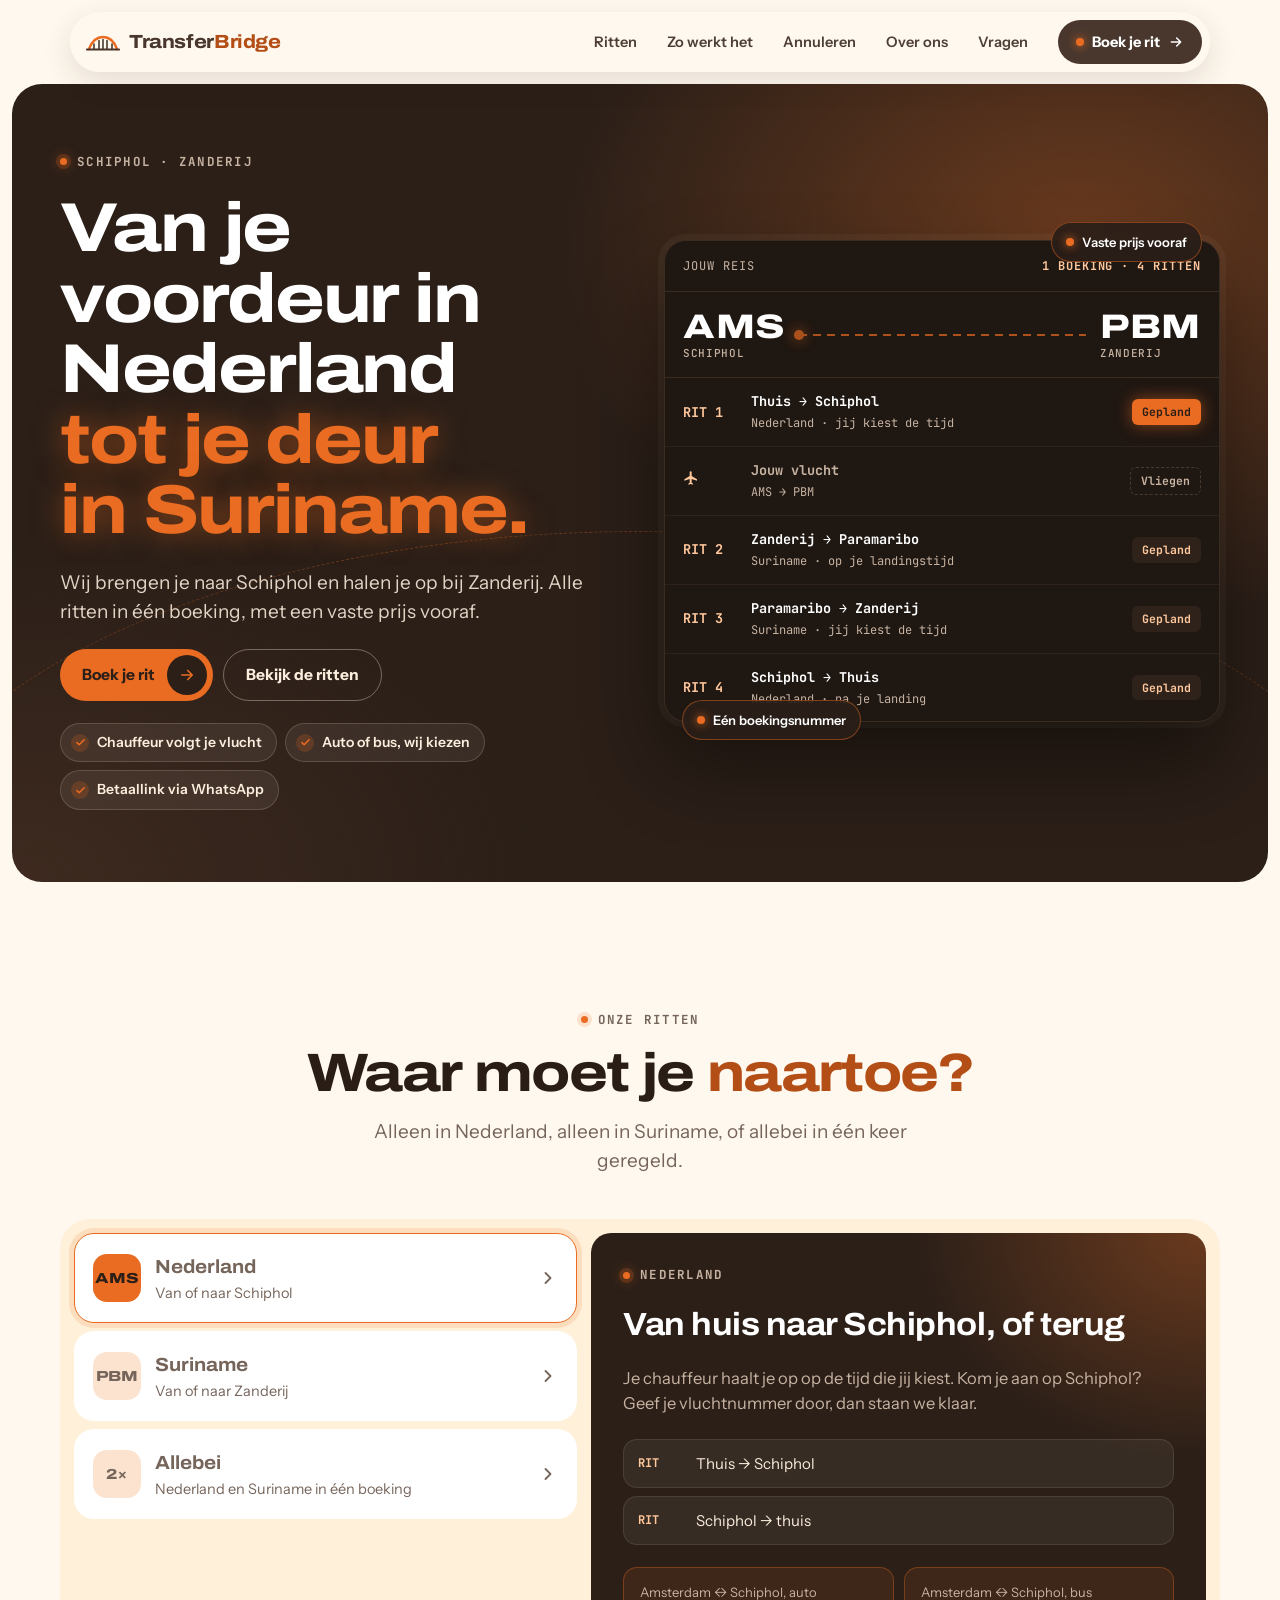
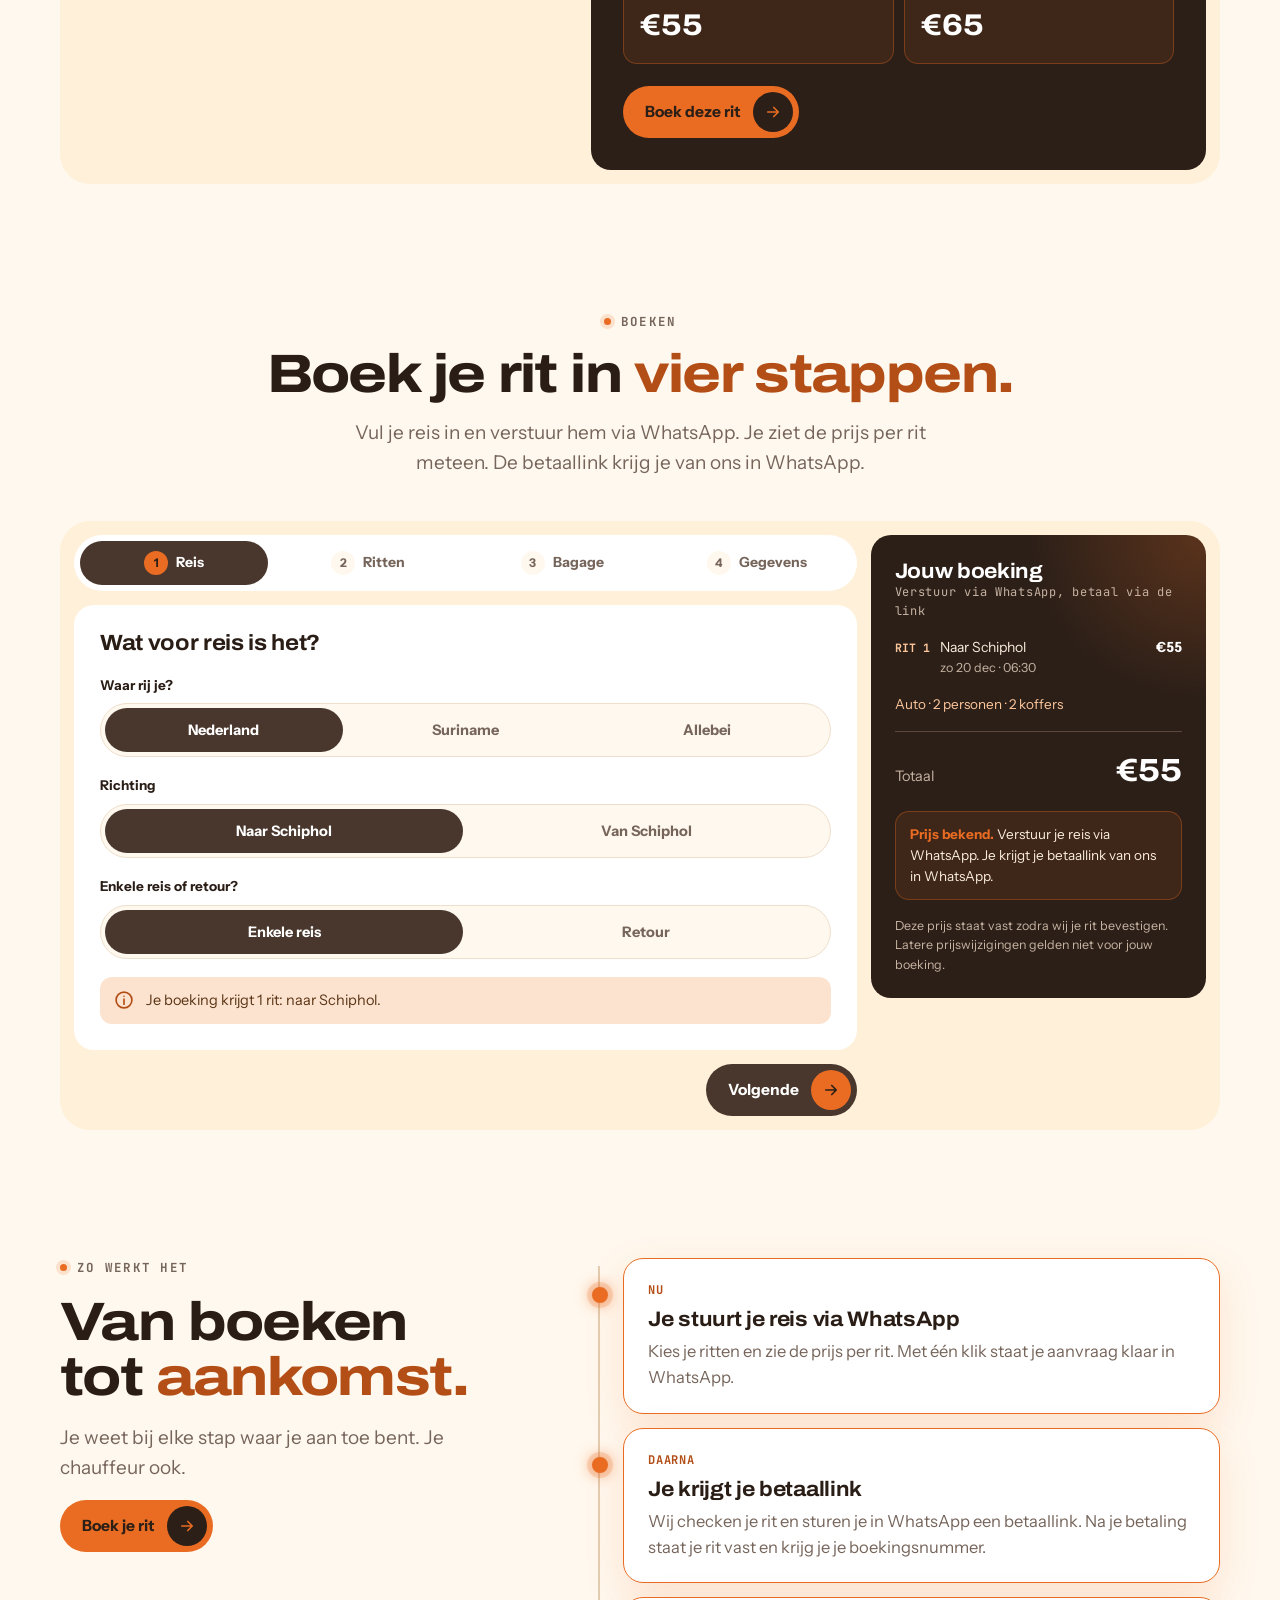
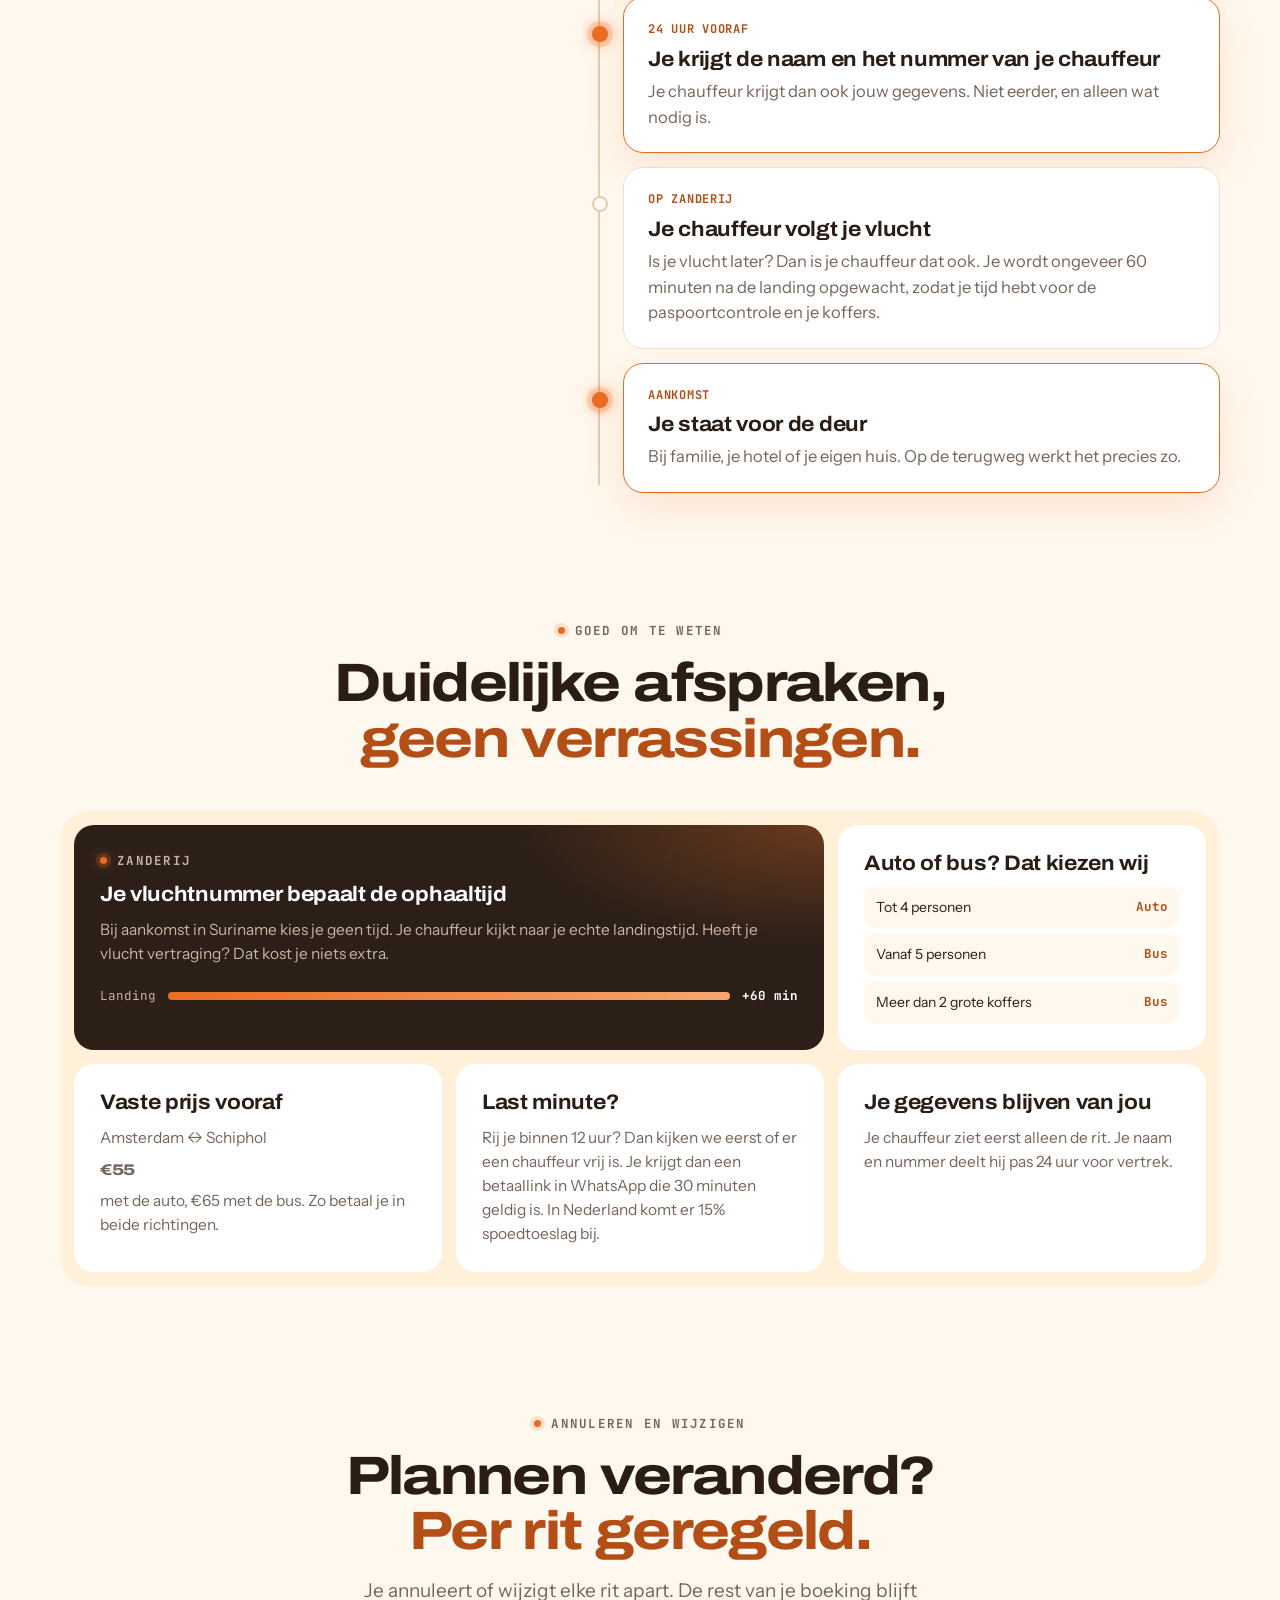
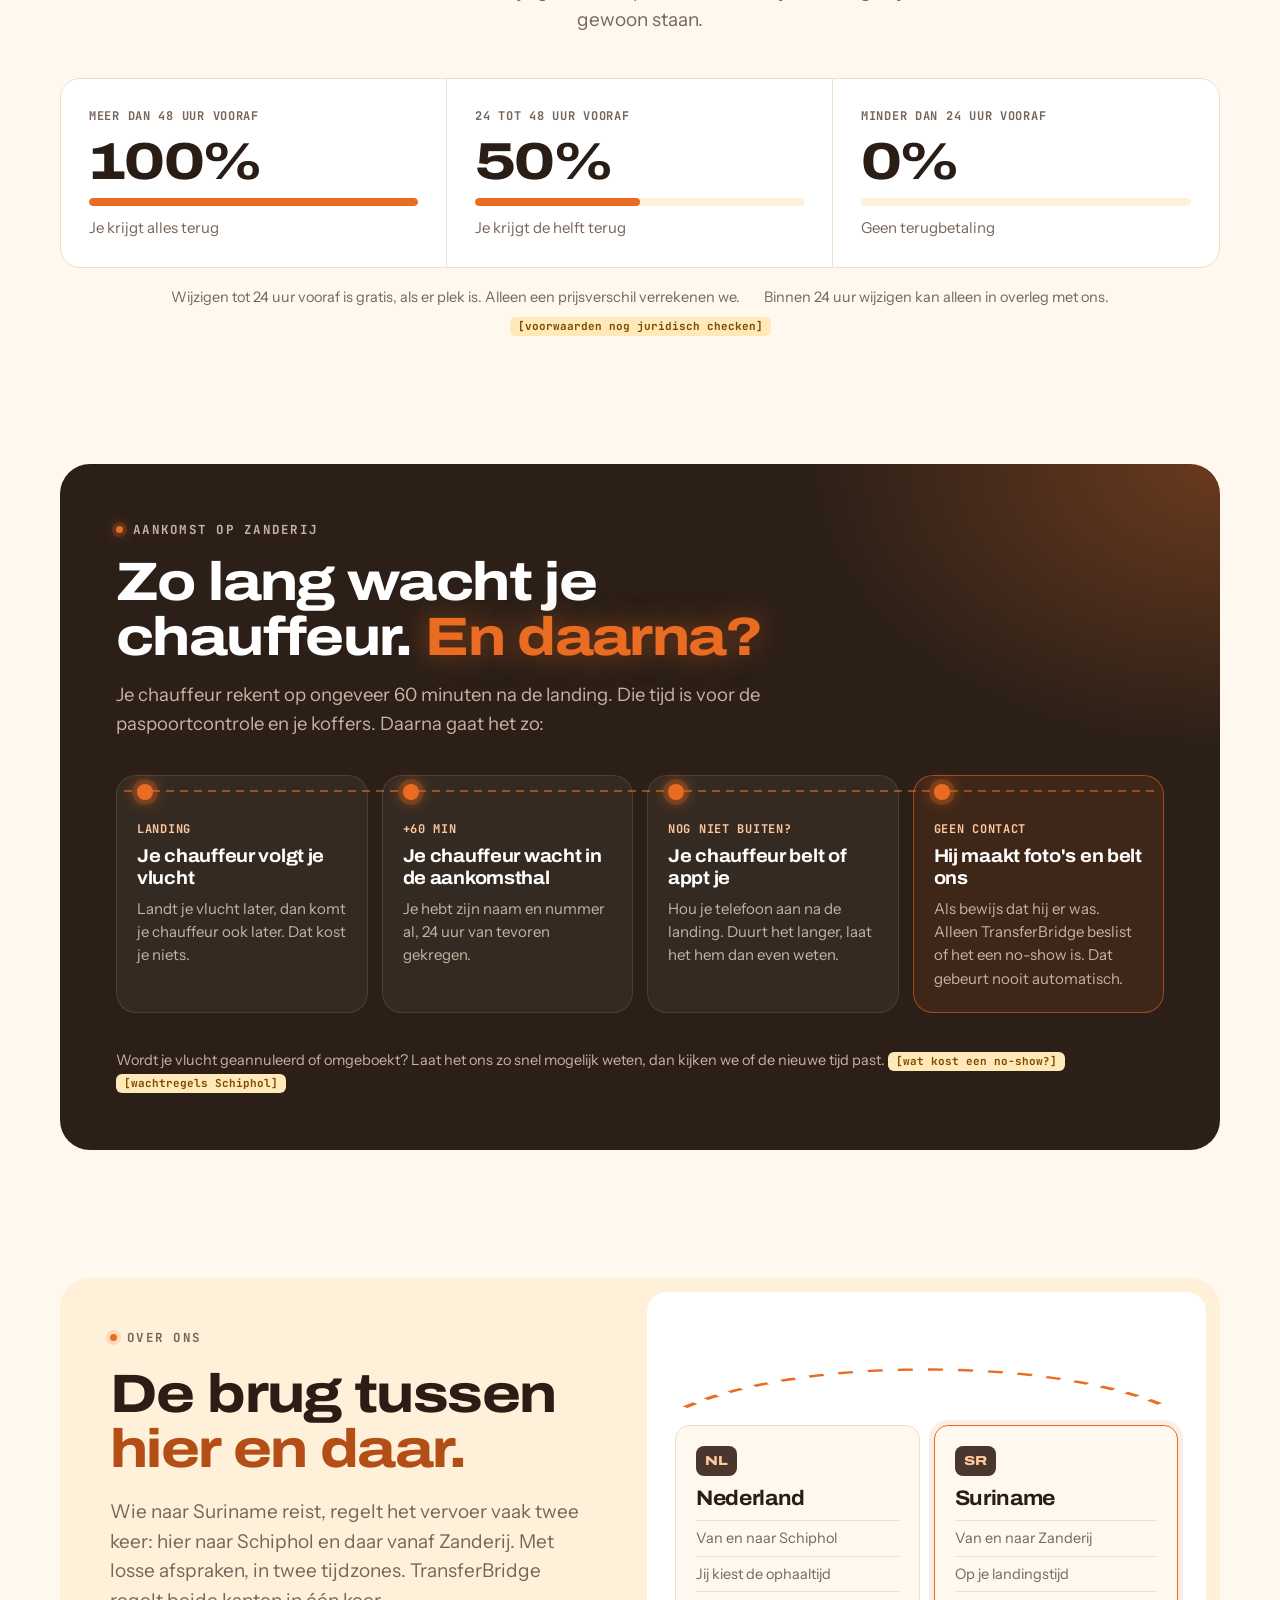
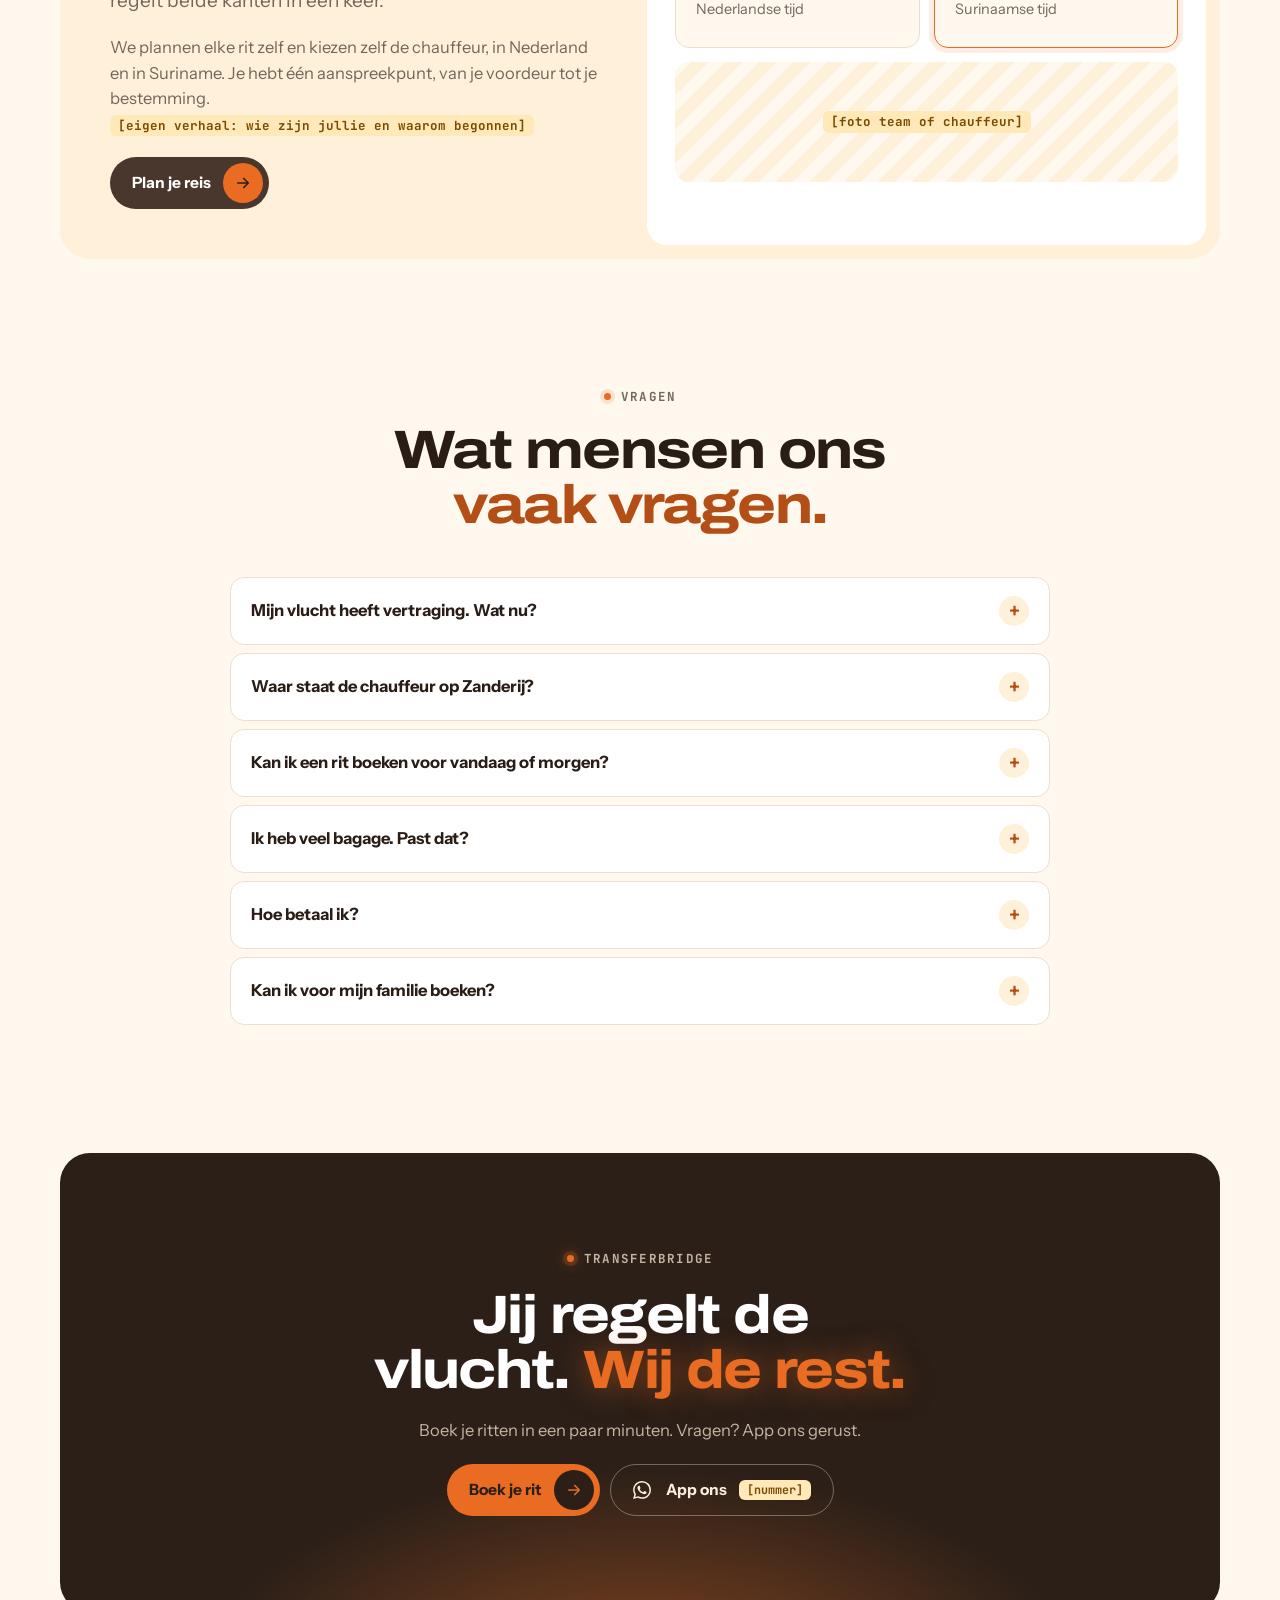
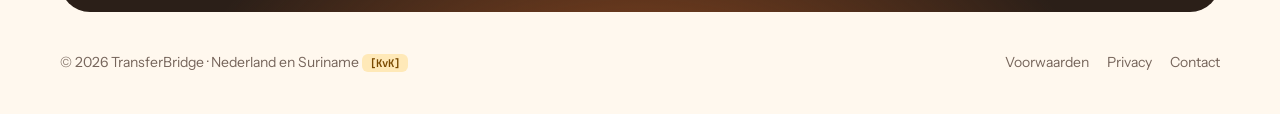
==== index.html @ 29ade954 "Eerste versie TransferBridge website Publieke site met reisbord, keuzelijst, boekingsformulier in 4 " ====
<!doctype html>
<html lang="nl">
<head>
  <meta charset="utf-8">
  <meta name="viewport" content="width=device-width, initial-scale=1, viewport-fit=cover">
  <title>TransferBridge | Van je voordeur naar Schiphol en vanaf Zanderij in Suriname</title>
  <meta name="description" content="TransferBridge brengt je van huis naar Schiphol en haalt je op bij Zanderij (PBM) in Suriname. Alle ritten in één boeking, vaste prijs vooraf. Boek in vier stappen via WhatsApp.">
  <meta name="theme-color" content="#49372D">
  <link rel="icon" href="favicon.svg" type="image/svg+xml">
  <meta property="og:type" content="website">
  <meta property="og:title" content="TransferBridge | Schiphol en Zanderij in één boeking">
  <meta property="og:description" content="Van je voordeur in Nederland tot je deur in Suriname. Alle ritten in één boeking, met een vaste prijs vooraf.">
  <meta property="og:locale" content="nl_NL">
  <link rel="preconnect" href="https://fonts.googleapis.com">
  <link rel="preconnect" href="https://fonts.gstatic.com" crossorigin>
  <link rel="stylesheet" href="https://fonts.googleapis.com/css2?family=Archivo:wdth,wght@100..125,500..800&family=Instrument+Sans:wght@400;500;600;700&family=JetBrains+Mono:wght@500;700&display=swap">
  <link rel="stylesheet" href="css/style.css">
  <script type="application/ld+json">
  {
    "@context": "https://schema.org",
    "@type": "TaxiService",
    "name": "TransferBridge",
    "description": "Vervoer van huis naar Schiphol in Nederland en vanaf Zanderij (Johan Adolf Pengel International Airport) naar je bestemming in Suriname, in één boeking.",
    "serviceType": "Luchthavenvervoer",
    "areaServed": [
      { "@type": "Country", "name": "Nederland" },
      { "@type": "Country", "name": "Suriname" }
    ],
    "provider": { "@type": "LocalBusiness", "name": "TransferBridge" },
    "offers": [
      { "@type": "Offer", "name": "Amsterdam - Schiphol, auto", "price": "55", "priceCurrency": "EUR" },
      { "@type": "Offer", "name": "Amsterdam - Schiphol, bus", "price": "65", "priceCurrency": "EUR" }
    ]
  }
  </script>
</head>
<body>
<svg width="0" height="0" style="position:absolute" aria-hidden="true">
  <symbol id="logo" viewBox="0 0 34 22"><path d="M3 18 C 9 2, 25 2, 31 18" fill="none" stroke="#E96C22" stroke-width="2.6" stroke-linecap="round"/><path d="M8 18v-5M13 18V9.5M17 18V8.5M21 18V9.5M26 18v-5" stroke="#49372D" stroke-width="1.6" stroke-linecap="round"/><path d="M1 18.5h32" stroke="#49372D" stroke-width="2.2" stroke-linecap="round"/></symbol>
  <symbol id="arrow" viewBox="0 0 24 24"><path fill="none" stroke="currentColor" stroke-width="2.2" stroke-linecap="round" stroke-linejoin="round" d="M5 12h14M13 6l6 6-6 6"/></symbol>
  <symbol id="chev" viewBox="0 0 24 24"><path fill="none" stroke="currentColor" stroke-width="2.2" stroke-linecap="round" stroke-linejoin="round" d="m9 6 6 6-6 6"/></symbol>
  <symbol id="info" viewBox="0 0 24 24"><g fill="none" stroke="currentColor" stroke-width="2" stroke-linecap="round"><circle cx="12" cy="12" r="9.5"/><path d="M12 11v6M12 7.5v.01"/></g></symbol>
  <symbol id="plane" viewBox="0 0 24 24"><path fill="currentColor" d="M21 16v-2l-8-5V3.5a1.5 1.5 0 0 0-3 0V9l-8 5v2l8-2.5V19l-2 1.5V22l3.5-1 3.5 1v-1.5L13 19v-5.5z"/></symbol>
  <symbol id="car" viewBox="0 0 24 24"><g fill="none" stroke="currentColor" stroke-width="1.8" stroke-linecap="round" stroke-linejoin="round"><path d="M3 16v-3.5L5 7.5A2 2 0 0 1 6.9 6h10.2A2 2 0 0 1 19 7.5l2 5V16a1 1 0 0 1-1 1h-1M5 17H4a1 1 0 0 1-1-1M9 17h6"/><circle cx="7" cy="17" r="2"/><circle cx="17" cy="17" r="2"/><path d="M4 12h16"/></g></symbol>
  <symbol id="bus" viewBox="0 0 24 24"><g fill="none" stroke="currentColor" stroke-width="1.8" stroke-linecap="round" stroke-linejoin="round"><rect x="3" y="4" width="18" height="13" rx="2.5"/><path d="M3 10h18M8 4v6M14 4v6"/><circle cx="7.5" cy="18.5" r="1.8"/><circle cx="16.5" cy="18.5" r="1.8"/></g></symbol>
  <symbol id="wa" viewBox="0 0 24 24"><path fill="currentColor" d="M17.47 14.38c-.3-.15-1.76-.87-2.03-.97-.27-.1-.47-.15-.67.15-.2.3-.77.97-.94 1.16-.17.2-.35.22-.64.08-.3-.15-1.26-.46-2.39-1.48-.88-.79-1.48-1.76-1.65-2.06-.17-.3-.02-.46.13-.6.13-.14.3-.35.45-.52.15-.18.2-.3.3-.5.1-.2.05-.37-.03-.52-.07-.15-.67-1.61-.92-2.2-.24-.59-.49-.5-.67-.51h-.57c-.2 0-.52.07-.79.37-.27.3-1.04 1.02-1.04 2.48 0 1.46 1.07 2.88 1.21 3.07.15.2 2.1 3.2 5.08 4.49.71.3 1.26.49 1.7.62.71.23 1.36.2 1.87.12.57-.09 1.76-.72 2-1.41.25-.7.25-1.29.18-1.41-.08-.13-.28-.2-.57-.35M12.05 21.79h-.01a9.87 9.87 0 0 1-5.03-1.38l-.36-.21-3.74.98 1-3.65-.24-.37a9.86 9.86 0 0 1-1.51-5.26C2.16 6.45 6.6 2.02 12.05 2.02c2.64 0 5.12 1.03 6.99 2.9a9.82 9.82 0 0 1 2.89 6.99c0 5.45-4.44 9.88-9.88 9.88m8.41-18.3A11.82 11.82 0 0 0 12.05 0C5.5 0 .16 5.34.16 11.89c0 2.1.55 4.14 1.59 5.95L.06 24l6.3-1.65a11.88 11.88 0 0 0 5.68 1.45h.01c6.55 0 11.89-5.34 11.89-11.9 0-3.17-1.24-6.16-3.48-8.41"/></symbol>
</svg>

<div class="page">
  <header class="nav">
    <a class="brand" href="#top" aria-label="TransferBridge, naar boven"><svg aria-hidden="true"><use href="#logo"/></svg><span>Transfer<b>Bridge</b></span></a>
    <nav class="nav__links" aria-label="Hoofdnavigatie"><a href="#ritten">Ritten</a><a href="#hoe">Zo werkt het</a><a href="#annuleren">Annuleren</a><a href="#over">Over ons</a><a href="#vragen">Vragen</a></nav>
    <a class="nav__cta" href="#boeken"><i aria-hidden="true"></i><span>Boek je rit</span><svg width="16" height="16" aria-hidden="true" class="nav__cta-ico"><use href="#arrow"/></svg></a>
  </header>

  <!-- 1. Kop met reisbord -->
  <section class="hero dark" id="top" aria-labelledby="t-hero">
    <div class="hero__arc" aria-hidden="true"></div>
    <div class="wrap hero__grid">
      <div class="hero__body">
        <span class="label">Schiphol · Zanderij</span>
        <h1 id="t-hero">Van je voordeur in Nederland <span class="hl">tot je deur in Suriname.</span></h1>
        <p class="hero__sub">Wij brengen je naar Schiphol en halen je op bij Zanderij. Alle ritten in één boeking, met een vaste prijs vooraf.</p>
        <div class="hero__actions">
          <a class="btn btn--orange" href="#boeken">Boek je rit <span class="btn__dot"><svg aria-hidden="true"><use href="#arrow"/></svg></span></a>
          <a class="btn btn--line" href="#ritten">Bekijk de ritten</a>
        </div>
        <div class="hero__facts"><span>Chauffeur volgt je vlucht</span><span>Auto of bus, wij kiezen</span><span>Betaallink via WhatsApp</span></div>
      </div>
      <div class="hero__visual">
        <div class="board" role="img" aria-label="Voorbeeld van een reis met vier ritten: thuis naar Schiphol, Zanderij naar je bestemming, en terug.">
          <div class="board__top"><span>Jouw reis</span><b>1 boeking · 4 ritten</b></div>
          <div class="board__route">
            <div class="board__code">AMS<small>Schiphol</small></div>
            <div class="board__line" aria-hidden="true"></div>
            <div class="board__code">PBM<small>Zanderij</small></div>
          </div>
          <div class="board__rows">
            <div class="brow brow--next"><span class="brow__n">RIT 1</span><span class="brow__w"><b>Thuis → Schiphol</b><span>Nederland · jij kiest de tijd</span></span><span class="brow__s">Gepland</span></div>
            <div class="brow brow--flight"><span class="brow__n"><svg width="16" height="16" aria-hidden="true"><use href="#plane"/></svg></span><span class="brow__w"><b>Jouw vlucht</b><span>AMS → PBM</span></span><span class="brow__s">Vliegen</span></div>
            <div class="brow"><span class="brow__n">RIT 2</span><span class="brow__w"><b>Zanderij → Paramaribo</b><span>Suriname · op je landingstijd</span></span><span class="brow__s">Gepland</span></div>
            <div class="brow"><span class="brow__n">RIT 3</span><span class="brow__w"><b>Paramaribo → Zanderij</b><span>Suriname · jij kiest de tijd</span></span><span class="brow__s">Gepland</span></div>
            <div class="brow"><span class="brow__n">RIT 4</span><span class="brow__w"><b>Schiphol → Thuis</b><span>Nederland · na je landing</span></span><span class="brow__s">Gepland</span></div>
          </div>
        </div>
        <span class="chipf chipf--1">Vaste prijs vooraf</span>
        <span class="chipf chipf--2">Eén boekingsnummer</span>
      </div>
    </div>
  </section>

  <!-- 2. Keuzelijst + donker paneel -->
  <section class="section wrap" id="ritten" aria-labelledby="t-rit">
    <div class="head">
      <span class="label">Onze ritten</span>
      <h2 id="t-rit">Waar moet je <span class="hl">naartoe?</span></h2>
      <p class="lead">Alleen in Nederland, alleen in Suriname, of allebei in één keer geregeld.</p>
    </div>
    <div class="pick">
      <div class="pick__list" role="tablist" aria-label="Soort rit" id="pickList">
        <button class="pick__opt" role="tab" id="tab-nl" aria-controls="pickPanel" aria-selected="true" data-pick="nl"><span class="pick__ico">AMS</span><span><strong>Nederland</strong><span>Van of naar Schiphol</span></span><svg aria-hidden="true"><use href="#chev"/></svg></button>
        <button class="pick__opt" role="tab" id="tab-sr" aria-controls="pickPanel" aria-selected="false" data-pick="sr"><span class="pick__ico">PBM</span><span><strong>Suriname</strong><span>Van of naar Zanderij</span></span><svg aria-hidden="true"><use href="#chev"/></svg></button>
        <button class="pick__opt" role="tab" id="tab-combi" aria-controls="pickPanel" aria-selected="false" data-pick="combi"><span class="pick__ico">2×</span><span><strong>Allebei</strong><span>Nederland en Suriname in één boeking</span></span><svg aria-hidden="true"><use href="#chev"/></svg></button>
      </div>
      <div class="panel dark" role="tabpanel" id="pickPanel" aria-live="polite"></div>
    </div>
  </section>

  <!-- 3. Boeken -->
  <section class="section wrap" id="boeken" aria-labelledby="t-boek">
    <div class="head">
      <span class="label">Boeken</span>
      <h2 id="t-boek">Boek je rit in <span class="hl">vier stappen.</span></h2>
      <p class="lead">Vul je reis in en verstuur hem via WhatsApp. Je ziet de prijs per rit meteen. De betaallink krijg je van ons in WhatsApp.</p>
    </div>
    <div class="book">
      <form class="form" id="form" novalidate>
        <div class="steps" role="list" aria-label="Stappen">
          <button type="button" role="listitem" data-go="0" aria-current="step"><b>1</b><span>Reis</span></button>
          <button type="button" role="listitem" data-go="1"><b>2</b><span>Ritten</span></button>
          <button type="button" role="listitem" data-go="2"><b>3</b><span>Bagage</span></button>
          <button type="button" role="listitem" data-go="3"><b>4</b><span>Gegevens</span></button>
        </div>

        <div class="card" data-step="0">
          <h3>Wat voor reis is het?</h3>
          <div><span class="field-label" id="l-type">Waar rij je?</span>
            <div class="seg" role="group" aria-labelledby="l-type" id="segType"><button type="button" data-type="nl">Nederland</button><button type="button" data-type="sr">Suriname</button><button type="button" data-type="combi">Allebei</button></div></div>
          <div><span class="field-label" id="l-dir">Richting</span>
            <div class="seg" role="group" aria-labelledby="l-dir" id="segDir"></div></div>
          <div><span class="field-label" id="l-trip">Enkele reis of retour?</span>
            <div class="seg" role="group" aria-labelledby="l-trip" id="segTrip"><button type="button" data-trip="enkel">Enkele reis</button><button type="button" data-trip="retour">Retour</button></div></div>
          <div class="note" id="tripNote"><svg aria-hidden="true"><use href="#info"/></svg><span></span></div>
        </div>

        <div class="card" data-step="1" hidden>
          <h3>Je ritten</h3>
          <p class="card__hint">Vul per rit de adressen en tijden in.</p>
          <div id="legs" style="display:grid;gap:12px"></div>
        </div>

        <div class="card" data-step="2" hidden>
          <h3>Met hoeveel personen en koffers?</h3>
          <p class="card__hint">Je kiest zelf geen auto of bus. Dat doen wij op basis van je passagiers en bagage.</p>
          <div class="counts">
            <div class="count"><span><strong>Passagiers</strong><small>Inclusief kinderen</small></span><span class="stepper"><button type="button" data-c="pax" data-d="-1" aria-label="Minder passagiers">−</button><output id="c-pax">2</output><button type="button" data-c="pax" data-d="1" aria-label="Meer passagiers">+</button></span></div>
            <div class="count"><span><strong>Grote koffers</strong><small>Ruimbagage, ingecheckt</small></span><span class="stepper"><button type="button" data-c="bag" data-d="-1" aria-label="Minder koffers">−</button><output id="c-bag">2</output><button type="button" data-c="bag" data-d="1" aria-label="Meer koffers">+</button></span></div>
            <div class="count"><span><strong>Handbagage</strong><small>Trolley of tas</small></span><span class="stepper"><button type="button" data-c="hand" data-d="-1" aria-label="Minder handbagage">−</button><output id="c-hand">2</output><button type="button" data-c="hand" data-d="1" aria-label="Meer handbagage">+</button></span></div>
          </div>
          <div class="veh" id="veh" aria-live="polite"></div>
        </div>

        <div class="card" data-step="3" hidden>
          <h3>Je gegevens</h3>
          <div class="grid2">
            <div class="f f--full"><label for="c-name">Naam hoofdboeker</label><input id="c-name" autocomplete="name"><span class="f__err"></span></div>
            <div class="f"><label for="c-mail">E-mail</label><input id="c-mail" type="email" autocomplete="email" inputmode="email"><span class="f__err"></span></div>
            <div class="f"><label for="c-tel">Telefoon (met landcode)</label><input id="c-tel" type="tel" autocomplete="tel" inputmode="tel" placeholder="+31 6 ..."><span class="f__err"></span></div>
            <div class="f f--full"><label for="c-note">Opmerkingen (optioneel)</label><textarea id="c-note" placeholder="Bijvoorbeeld een kinderzitje of rolstoel"></textarea></div>
          </div>
          <label class="check"><input type="checkbox" id="c-terms"><span>Ik ga akkoord met de voorwaarden en de privacyverklaring. <span class="todo">[links naar voorwaarden]</span></span></label>
          <span class="f__err" id="termsErr"></span>
          <div class="note" id="modeNote"><svg aria-hidden="true"><use href="#info"/></svg><span></span></div>
        </div>

        <div class="card" id="doneCard" hidden aria-live="polite"></div>

        <div class="nav-steps" id="navSteps">
          <button type="button" class="btn btn--ghost" id="prev">Vorige</button>
          <button type="button" class="btn btn--brown" id="next">Volgende <span class="btn__dot"><svg aria-hidden="true"><use href="#arrow"/></svg></span></button>
          <a class="btn btn--orange" id="sendWa" href="#" target="_blank" rel="noopener" hidden>Verstuur via WhatsApp <span class="btn__dot"><svg aria-hidden="true"><use href="#wa"/></svg></span></a>
        </div>
      </form>

      <aside class="sum dark" id="sum" aria-labelledby="t-sum">
        <div><h3 id="t-sum">Jouw boeking</h3><p class="sum__ref">Verstuur via WhatsApp, betaal via de link</p></div>
        <ul class="sum__legs" id="sumLegs"></ul>
        <p class="sum__extra" id="sumVeh"></p>
        <div class="sum__total"><span id="sumTotalLabel">Totaal</span><strong id="sumTotal">€0</strong></div>
        <p class="sum__mode" id="sumMode"></p>
        <p class="sum__micro">Deze prijs staat vast zodra wij je rit bevestigen. Latere prijswijzigingen gelden niet voor jouw boeking.</p>
      </aside>
    </div>
  </section>

  <!-- 4. Lichtende tijdlijn -->
  <section class="section wrap" id="hoe" aria-labelledby="t-hoe">
    <div class="flow">
      <div class="flow__head">
        <span class="label">Zo werkt het</span>
        <h2 id="t-hoe">Van boeken tot <span class="hl">aankomst.</span></h2>
        <p class="lead">Je weet bij elke stap waar je aan toe bent. Je chauffeur ook.</p>
        <a class="btn btn--orange" href="#boeken">Boek je rit <span class="btn__dot"><svg aria-hidden="true"><use href="#arrow"/></svg></span></a>
      </div>
      <ol class="tl" id="tl">
        <li><span class="tl__when">Nu</span><h3>Je stuurt je reis via WhatsApp</h3><p>Kies je ritten en zie de prijs per rit. Met één klik staat je aanvraag klaar in WhatsApp.</p></li>
        <li><span class="tl__when">Daarna</span><h3>Je krijgt je betaallink</h3><p>Wij checken je rit en sturen je in WhatsApp een betaallink. Na je betaling staat je rit vast en krijg je je boekingsnummer.</p></li>
        <li><span class="tl__when">24 uur vooraf</span><h3>Je krijgt de naam en het nummer van je chauffeur</h3><p>Je chauffeur krijgt dan ook jouw gegevens. Niet eerder, en alleen wat nodig is.</p></li>
        <li><span class="tl__when">Op Zanderij</span><h3>Je chauffeur volgt je vlucht</h3><p>Is je vlucht later? Dan is je chauffeur dat ook. Je wordt ongeveer 60 minuten na de landing opgewacht, zodat je tijd hebt voor de paspoortcontrole en je koffers.</p></li>
        <li><span class="tl__when">Aankomst</span><h3>Je staat voor de deur</h3><p>Bij familie, je hotel of je eigen huis. Op de terugweg werkt het precies zo.</p></li>
      </ol>
    </div>
  </section>

  <!-- 5. Bento -->
  <section class="section wrap" aria-labelledby="t-bento">
    <div class="head">
      <span class="label">Goed om te weten</span>
      <h2 id="t-bento">Duidelijke afspraken, <span class="hl">geen verrassingen.</span></h2>
    </div>
    <div class="bento">
      <article class="tile tile--a dark">
        <span class="label">Zanderij</span>
        <h3>Je vluchtnummer bepaalt de ophaaltijd</h3>
        <p>Bij aankomst in Suriname kies je geen tijd. Je chauffeur kijkt naar je echte landingstijd. Heeft je vlucht vertraging? Dat kost je niets extra.</p>
        <div class="land" aria-hidden="true"><span>Landing</span><span class="land__bar"></span><b>+60 min</b></div>
      </article>
      <article class="tile tile--b">
        <h3>Auto of bus? Dat kiezen wij</h3>
        <div class="rule">
          <div><span>Tot 4 personen</span><b>Auto</b></div>
          <div><span>Vanaf 5 personen</span><b>Bus</b></div>
          <div><span>Meer dan 2 grote koffers</span><b>Bus</b></div>
        </div>
      </article>
      <article class="tile tile--c">
        <h3>Vaste prijs vooraf</h3>
        <p>Amsterdam ↔ Schiphol</p>
        <p class="big">€55</p>
        <p>met de auto, €65 met de bus. Zo betaal je in beide richtingen.</p>
      </article>
      <article class="tile tile--d">
        <h3>Last minute?</h3>
        <p>Rij je binnen 12 uur? Dan kijken we eerst of er een chauffeur vrij is. Je krijgt dan een betaallink in WhatsApp die 30 minuten geldig is. In Nederland komt er 15% spoedtoeslag bij.</p>
      </article>
      <article class="tile tile--e">
        <h3>Je gegevens blijven van jou</h3>
        <p>Je chauffeur ziet eerst alleen de rit. Je naam en nummer deelt hij pas 24 uur voor vertrek.</p>
      </article>
    </div>
  </section>

  <!-- 6. Annuleren -->
  <section class="section wrap" id="annuleren" aria-labelledby="t-ann">
    <div class="head">
      <span class="label">Annuleren en wijzigen</span>
      <h2 id="t-ann">Plannen veranderd? <span class="hl">Per rit geregeld.</span></h2>
      <p class="lead">Je annuleert of wijzigt elke rit apart. De rest van je boeking blijft gewoon staan.</p>
    </div>
    <div class="cancel">
      <div><small>Meer dan 48 uur vooraf</small><strong>100%</strong><span class="meter"><i style="width:100%"></i></span><span>Je krijgt alles terug</span></div>
      <div><small>24 tot 48 uur vooraf</small><strong>50%</strong><span class="meter"><i style="width:50%"></i></span><span>Je krijgt de helft terug</span></div>
      <div><small>Minder dan 24 uur vooraf</small><strong>0%</strong><span class="meter"><i style="width:0%"></i></span><span>Geen terugbetaling</span></div>
    </div>
    <div class="cancel__note"><span>Wijzigen tot 24 uur vooraf is gratis, als er plek is. Alleen een prijsverschil verrekenen we.</span><span>Binnen 24 uur wijzigen kan alleen in overleg met ons.</span><span class="todo">[voorwaarden nog juridisch checken]</span></div>
  </section>

  <!-- 7. Wachten en no-show -->
  <section class="section wrap" id="wachten" aria-labelledby="t-wacht">
    <div class="wait dark">
      <div class="wait__head">
        <span class="label">Aankomst op Zanderij</span>
        <h2 id="t-wacht">Zo lang wacht je chauffeur. <span class="hl">En daarna?</span></h2>
        <p>Je chauffeur rekent op ongeveer 60 minuten na de landing. Die tijd is voor de paspoortcontrole en je koffers. Daarna gaat het zo:</p>
      </div>
      <ol class="wait__steps" id="waitSteps">
        <li><span class="wait__t">Landing</span><h3>Je chauffeur volgt je vlucht</h3><p>Landt je vlucht later, dan komt je chauffeur ook later. Dat kost je niets.</p></li>
        <li><span class="wait__t">+60 min</span><h3>Je chauffeur wacht in de aankomsthal</h3><p>Je hebt zijn naam en nummer al, 24 uur van tevoren gekregen.</p></li>
        <li><span class="wait__t">Nog niet buiten?</span><h3>Je chauffeur belt of appt je</h3><p>Hou je telefoon aan na de landing. Duurt het langer, laat het hem dan even weten.</p></li>
        <li><span class="wait__t">Geen contact</span><h3>Hij maakt foto's en belt ons</h3><p>Als bewijs dat hij er was. Alleen TransferBridge beslist of het een no-show is. Dat gebeurt nooit automatisch.</p></li>
      </ol>
      <p class="wait__foot">Wordt je vlucht geannuleerd of omgeboekt? Laat het ons zo snel mogelijk weten, dan kijken we of de nieuwe tijd past. <span class="todo">[wat kost een no-show?]</span> <span class="todo">[wachtregels Schiphol]</span></p>
    </div>
  </section>

  <!-- 8. Over ons -->
  <section class="section wrap" id="over" aria-labelledby="t-over">
    <div class="about">
      <div class="about__body">
        <span class="label">Over ons</span>
        <h2 id="t-over">De brug tussen <span class="hl">hier en daar.</span></h2>
        <p class="lead">Wie naar Suriname reist, regelt het vervoer vaak twee keer: hier naar Schiphol en daar vanaf Zanderij. Met losse afspraken, in twee tijdzones. TransferBridge regelt beide kanten in één keer.</p>
        <p class="about__p">We plannen elke rit zelf en kiezen zelf de chauffeur, in Nederland en in Suriname. Je hebt één aanspreekpunt, van je voordeur tot je bestemming. <span class="todo">[eigen verhaal: wie zijn jullie en waarom begonnen]</span></p>
        <a class="btn btn--brown" href="#boeken">Plan je reis <span class="btn__dot"><svg aria-hidden="true"><use href="#arrow"/></svg></span></a>
      </div>
      <div class="about__bridge" aria-label="Nederland en Suriname, verbonden door TransferBridge">
        <div class="side"><span class="side__code">NL</span><h3>Nederland</h3><ul><li>Van en naar Schiphol</li><li>Jij kiest de ophaaltijd</li><li>Nederlandse tijd</li></ul></div>
        <svg class="arc" viewBox="0 0 200 60" preserveAspectRatio="none" aria-hidden="true"><path d="M4 56 C 50 2, 150 2, 196 56" fill="none" stroke="#E96C22" stroke-width="2.5" stroke-dasharray="6 6"/></svg>
        <div class="side side--sr"><span class="side__code">SR</span><h3>Suriname</h3><ul><li>Van en naar Zanderij</li><li>Op je landingstijd</li><li>Surinaamse tijd</li></ul></div>
        <p class="about__photo"><span class="todo">[foto team of chauffeur]</span></p>
      </div>
    </div>
  </section>

  <!-- 9. Vragen -->
  <section class="section wrap" id="vragen" aria-labelledby="t-faq">
    <div class="head">
      <span class="label">Vragen</span>
      <h2 id="t-faq">Wat mensen ons <span class="hl">vaak vragen.</span></h2>
    </div>
    <div class="faq">
      <details><summary>Mijn vlucht heeft vertraging. Wat nu?</summary><p>Niets. Je chauffeur volgt je vlucht en past zijn tijd aan. Vertraging van dezelfde vlucht kost je niets extra. Wordt je vlucht geannuleerd of omgeboekt? Laat het ons weten, dan kijken we of de nieuwe tijd past.</p></details>
      <details><summary>Waar staat de chauffeur op Zanderij?</summary><p>Je chauffeur wacht ongeveer 60 minuten na de landing op je. Die tijd is voor de paspoortcontrole en je koffers. 24 uur vooraf krijg je zijn naam en nummer, zodat je hem kunt bellen of appen. <span class="todo">[exacte ontmoetingsplek]</span></p></details>
      <details><summary>Kan ik een rit boeken voor vandaag of morgen?</summary><p>Ja. Binnen 12 uur voor de rit vraag je eerst beschikbaarheid aan. Wij zoeken een chauffeur en sturen je een betaallink in WhatsApp. Die link is 30 minuten geldig. Pas na je betaling staat je rit vast.</p></details>
      <details><summary>Ik heb veel bagage. Past dat?</summary><p>Vul je koffers in bij het boeken. Bij meer dan 2 grote koffers sturen we een bus. Past het niet in onze standaardregels? Dan krijg je een prijs op maat, zodat je nooit een verkeerde prijs betaalt.</p></details>
      <details><summary>Hoe betaal ik?</summary><p>Je verstuurt je reis via WhatsApp. Wij checken je rit en sturen je een betaallink terug. Na je betaling staat je rit vast en krijg je je boekingsnummer.</p></details>
      <details><summary>Kan ik voor mijn familie boeken?</summary><p>Ja. Jij bent de hoofdboeker en betaalt. Zet in het opmerkingenveld wie er reist en hoe we diegene kunnen bereiken.</p></details>
    </div>
  </section>

  <!-- 10. Slot -->
  <section class="section wrap" aria-labelledby="t-end">
    <div class="end dark">
      <span class="label">TransferBridge</span>
      <h2 id="t-end">Jij regelt de vlucht. <span class="hl">Wij de rest.</span></h2>
      <p>Boek je ritten in een paar minuten. Vragen? App ons gerust.</p>
      <div class="end__row">
        <a class="btn btn--orange" href="#boeken">Boek je rit <span class="btn__dot"><svg aria-hidden="true"><use href="#arrow"/></svg></span></a>
        <a class="btn btn--line" href="#boeken" data-wa="Hoi TransferBridge, ik heb een vraag over een rit." aria-label="App ons via WhatsApp"><svg width="18" height="18" aria-hidden="true"><use href="#wa"/></svg>&nbsp;App ons <span class="todo">[nummer]</span></a>
      </div>
    </div>
  </section>

  <footer class="wrap foot">
    <span>© 2026 TransferBridge · Nederland en Suriname <span class="todo">[KvK]</span></span>
    <nav aria-label="Voettekst"><a href="#">Voorwaarden</a><a href="#">Privacy</a><a href="#">Contact</a></nav>
  </footer>
</div>

<div class="mbar is-hidden" id="mbar" aria-live="polite"><div><small id="mLabel">Jouw boeking</small><strong id="mTotal">€0</strong></div><a href="#sum">Bekijk</a></div>

<script src="js/config.js"></script>
<script src="js/app.js"></script>
</body>
</html>
---- css/style.css ----
/* TransferBridge: licht crème met donkerbruine panelen en oranje gloed.
   Kenmerk: het reisbord (zoals op Schiphol), met alle ritdelen van één boeking onder elkaar.
   Eén blok per scherm: kop met reisbord, keuzelijst + donker paneel, boeken, lichtende tijdlijn, bento, annuleren, vragen, slot.
   Bewust één thema (licht met donkere vlakken); alle kleuren staan hieronder vast. */
:root {
  color-scheme: light;
  --cream: #FFF0D9; --paper: #FFF8EE; --card: #FFFFFF; --line: #EEDFCB; --line-2: #E2CDB1;
  --brown: #49372D; --brown-deep: #2B1F18; --brown-2: #3A2B22; --brown-line: #5C493D;
  --orange: #E96C22; --orange-deep: #B34E16; --orange-wash: #FCE3CF;
  --text: #2A1D16; --muted: #76655B; --on-dark: #FBEEDD; --on-dark-muted: #C7B3A2;
  --board: #1F1712; --board-text: #FFC79C;
  --ok: #2E7D4F; --ok-wash: #DDF1E4; --warn: #9A5A00; --warn-wash: #FFEFCF; --err: #B3261E;
  --todo: #7A4A00; --todo-bg: #FFE9B8;
  --f-display: "Archivo", "Helvetica Neue", Arial, sans-serif;
  --f-body: "Instrument Sans", system-ui, -apple-system, "Segoe UI", sans-serif;
  --f-mono: "JetBrains Mono", ui-monospace, Menlo, monospace;
  --r-xl: 30px; --r-lg: 20px; --r-md: 14px; --pill: 999px;
}
*, *::before, *::after { box-sizing: border-box; }
[hidden] { display: none !important; }
img { max-width: 100%; }
html { scroll-behavior: smooth; }
body { margin: 0; background: var(--paper); color: var(--text); font-family: var(--f-body); font-size: 16.5px; line-height: 1.55; -webkit-font-smoothing: antialiased; }
h1, h2, h3, p { margin: 0; }
ul, ol { margin: 0; padding: 0; list-style: none; }
a { color: inherit; text-decoration: none; }
button, input, select, textarea { font: inherit; color: inherit; }
:focus-visible { outline: 3px solid var(--orange-deep); outline-offset: 3px; border-radius: 8px; }
.dark :focus-visible { outline-color: var(--orange); }
.page { padding-inline: 12px; }
.wrap { max-width: 1200px; margin-inline: auto; padding-inline: 20px; }
.todo { display: inline-block; padding: 1px 8px; border-radius: 6px; background: var(--todo-bg); color: var(--todo); font-family: var(--f-mono); font-size: .76em; font-weight: 700; white-space: nowrap; }

h1, h2 { font-family: var(--f-display); font-stretch: 118%; font-weight: 750; letter-spacing: -0.03em; line-height: 1.02; text-wrap: balance; }
h2 { font-size: clamp(32px, 4.4vw, 54px); }
h3 { font-family: var(--f-display); font-stretch: 108%; font-weight: 700; letter-spacing: -0.015em; line-height: 1.15; }
.label { display: inline-flex; align-items: center; gap: 10px; font-family: var(--f-mono); font-size: 12.5px; font-weight: 700; letter-spacing: .1em; text-transform: uppercase; color: var(--muted); }
.label::before { content: ""; width: 7px; height: 7px; border-radius: 50%; background: var(--orange); box-shadow: 0 0 0 4px rgba(233,108,34,0.16); }
.dark .label { color: var(--on-dark-muted); }
.dark .label::before { box-shadow: 0 0 0 4px rgba(233,108,34,0.2), 0 0 14px var(--orange); }
.hl { color: var(--orange-deep); }
.dark .hl { color: var(--orange); text-shadow: 0 0 30px rgba(233,108,34,0.5); }
.lead { font-size: clamp(16.5px, 1.6vw, 19px); color: var(--muted); max-width: 620px; }
.head { display: grid; gap: 16px; justify-items: center; text-align: center; max-width: 780px; margin: 0 auto 44px; }
.section { padding-block: clamp(80px, 10vw, 128px) 0; }

.btn { display: inline-flex; align-items: center; justify-content: center; gap: 12px; min-height: 52px; padding: 6px 6px 6px 22px; border-radius: var(--pill); border: 0; font-weight: 700; font-size: 15.5px; cursor: pointer; white-space: nowrap; transition: box-shadow .25s ease, transform .2s ease, background .2s ease; }
.btn__dot { width: 40px; height: 40px; border-radius: 50%; display: grid; place-items: center; flex-shrink: 0; }
.btn__dot svg { width: 18px; height: 18px; }
.btn--orange { background: var(--orange); color: var(--brown-deep); }
.btn--orange .btn__dot { background: var(--brown-deep); color: var(--orange); }
.btn--orange:hover { box-shadow: 0 0 36px rgba(233,108,34,0.5); }
.btn--brown { background: var(--brown); color: #fff; }
.btn--brown .btn__dot { background: var(--orange); color: var(--brown-deep); }
.btn--line { padding-right: 22px; background: transparent; border: 1.5px solid rgba(255,240,217,0.35); color: var(--on-dark); }
.btn--line:hover { border-color: var(--on-dark); }
.btn--ghost { padding-right: 22px; background: transparent; border: 1.5px solid var(--line-2); color: var(--text); }
.btn[disabled] { opacity: .45; cursor: not-allowed; box-shadow: none; }

/* Navigatie */
.nav { position: sticky; top: calc(10px + env(safe-area-inset-top, 0px)); z-index: 50; max-width: 1140px; margin: 12px auto 0; display: flex; align-items: center; gap: 16px; padding: 8px 8px 8px 16px; border-radius: var(--pill); background: rgba(255,248,238,0.92); backdrop-filter: blur(14px); -webkit-backdrop-filter: blur(14px); box-shadow: 0 10px 30px rgba(43,31,24,0.12); }
.brand { display: inline-flex; align-items: center; gap: 9px; margin-right: auto; font-family: var(--f-display); font-stretch: 112%; font-weight: 750; font-size: 19px; letter-spacing: -0.02em; color: var(--brown); }
.brand svg { width: 34px; height: 22px; flex-shrink: 0; }
.brand b { color: var(--orange-deep); font-weight: 750; }
.nav__links { display: flex; gap: 2px; }
.nav__links a { padding: 9px 14px; border-radius: var(--pill); font-weight: 600; font-size: 14.5px; color: #4E3F36; }
.nav__links a:hover { background: var(--cream); color: var(--text); }
.nav__cta { display: inline-flex; align-items: center; gap: 8px; min-height: 44px; padding: 0 18px; border-radius: var(--pill); background: var(--brown); color: #fff; font-weight: 700; font-size: 14.5px; }
.nav__cta i { width: 8px; height: 8px; border-radius: 50%; background: var(--orange); box-shadow: 0 0 10px var(--orange); }

/* Kop */
.hero { position: relative; overflow: hidden; isolation: isolate; margin-top: 12px; border-radius: var(--r-xl); background: radial-gradient(70% 80% at 85% 20%, #6A3A1E 0%, transparent 60%), radial-gradient(60% 60% at 0% 100%, #3E2A1F 0%, transparent 70%), var(--brown-deep); color: var(--on-dark); }
.hero__arc { position: absolute; z-index: -1; inset: auto -10% -46% -10%; height: 90%; border-radius: 50% 50% 0 0; border-top: 1.5px dashed rgba(233,108,34,0.35); pointer-events: none; }
.hero__grid { display: grid; grid-template-columns: 1fr 1fr; gap: 48px; align-items: center; padding-block: 68px 72px; }
.hero__body { display: grid; gap: 22px; justify-items: start; min-width: 0; }
.hero h1 { font-size: clamp(40px, 5.4vw, 70px); color: #fff; }
.hero__sub { font-size: clamp(16.5px, 1.6vw, 19px); color: var(--on-dark); opacity: .88; max-width: 540px; }
.hero__actions { display: flex; flex-wrap: wrap; gap: 10px; }
.hero__facts { display: flex; flex-wrap: wrap; gap: 8px; }
.hero__facts span { display: inline-flex; align-items: center; gap: 8px; padding: 8px 14px 8px 10px; border-radius: var(--pill); background: rgba(255,240,217,0.07); border: 1px solid rgba(255,240,217,0.16); font-size: 14px; font-weight: 600; }
.hero__facts span::before { content: ""; width: 18px; height: 18px; border-radius: 50%; background: rgba(233,108,34,0.2) url("data:image/svg+xml,%3Csvg xmlns='http://www.w3.org/2000/svg' viewBox='0 0 24 24' fill='none' stroke='%23E96C22' stroke-width='3.4' stroke-linecap='round' stroke-linejoin='round'%3E%3Cpath d='M20 6 9 17l-5-5'/%3E%3C/svg%3E") center/11px no-repeat; }

/* Reisbord */
.board { position: relative; min-width: 0; border-radius: 22px; background: var(--board); border: 1px solid #3B2C22; box-shadow: 0 40px 80px rgba(0,0,0,0.45), 0 0 0 6px rgba(255,240,217,0.04); font-family: var(--f-mono); overflow: hidden; }
.board__top { display: flex; justify-content: space-between; align-items: center; gap: 12px; padding: 16px 18px; border-bottom: 1px solid #3B2C22; color: var(--on-dark-muted); font-size: 12px; letter-spacing: .08em; text-transform: uppercase; }
.board__top b { color: var(--board-text); font-weight: 700; }
.board__route { display: flex; align-items: center; gap: 14px; padding: 18px; border-bottom: 1px solid #3B2C22; }
.board__code { font-family: var(--f-display); font-stretch: 125%; font-weight: 800; font-size: 34px; letter-spacing: .02em; color: #fff; line-height: 1; }
.board__code small { display: block; margin-top: 4px; font-family: var(--f-mono); font-size: 11px; font-weight: 500; letter-spacing: .06em; color: var(--on-dark-muted); text-transform: uppercase; }
.board__line { position: relative; flex: 1; height: 2px; background: repeating-linear-gradient(90deg, var(--orange) 0 8px, transparent 8px 14px); opacity: .7; }
.board__line::after { content: ""; position: absolute; top: 50%; left: 0; width: 10px; height: 10px; border-radius: 50%; background: var(--orange); box-shadow: 0 0 14px var(--orange); transform: translate(-50%, -50%); animation: fly 5s ease-in-out infinite; }
@keyframes fly { 0% { left: 0; } 70%, 100% { left: 100%; } }
.board__rows { display: grid; }
.brow { display: grid; grid-template-columns: 56px 1fr auto; gap: 12px; align-items: center; padding: 13px 18px; border-bottom: 1px solid #2E221B; font-size: 13.5px; color: var(--on-dark); }
.brow:last-child { border-bottom: 0; }
.brow__n { color: var(--board-text); font-weight: 700; }
.brow__w { min-width: 0; }
.brow__w b { display: block; font-weight: 700; color: #fff; white-space: nowrap; overflow: hidden; text-overflow: ellipsis; }
.brow__w span { color: var(--on-dark-muted); font-size: 12px; }
.brow__s { padding: 4px 10px; border-radius: 6px; background: #2E221B; color: var(--board-text); font-size: 11.5px; font-weight: 700; white-space: nowrap; }
.brow--flight { color: var(--on-dark-muted); }
.brow--flight b { color: var(--on-dark-muted); }
.brow--flight .brow__s { background: transparent; color: var(--on-dark-muted); border: 1px dashed #4A3A2E; }
.brow--next .brow__s { background: var(--orange); color: var(--brown-deep); box-shadow: 0 0 16px rgba(233,108,34,0.55); }
.chipf { position: absolute; z-index: 2; display: inline-flex; align-items: center; gap: 8px; padding: 9px 14px; border-radius: 999px; background: rgba(43,31,24,0.92); border: 1px solid rgba(233,108,34,0.45); font-size: 13px; font-weight: 600; color: #fff; white-space: nowrap; animation: float 6s ease-in-out infinite; }
.chipf::before { content: ""; width: 8px; height: 8px; border-radius: 50%; background: var(--orange); box-shadow: 0 0 10px var(--orange); }
.hero__visual { position: relative; min-width: 0; }
.chipf--1 { top: -18px; right: 18px; }
.chipf--2 { bottom: -18px; left: 18px; animation-delay: -3s; }
@keyframes float { 0%, 100% { transform: translateY(0); } 50% { transform: translateY(-8px); } }

/* Keuzelijst + donker paneel */
.pick { display: grid; grid-template-columns: 0.9fr 1.1fr; gap: 14px; padding: 14px; border-radius: var(--r-xl); background: var(--cream); }
.pick__list { display: grid; gap: 8px; align-content: start; }
.pick__opt { display: grid; grid-template-columns: auto 1fr auto; align-items: center; gap: 14px; padding: 18px; border-radius: var(--r-lg); border: 1.5px solid transparent; background: var(--card); text-align: left; cursor: pointer; transition: border-color .2s ease, box-shadow .2s ease; }
.pick__opt:hover { border-color: var(--line-2); }
.pick__opt[aria-selected="true"] { border-color: var(--orange); box-shadow: 0 0 0 5px rgba(233,108,34,0.14); }
.pick__ico { width: 48px; height: 48px; border-radius: 14px; display: grid; place-items: center; background: var(--orange-wash); color: var(--orange-deep); font-family: var(--f-display); font-stretch: 125%; font-weight: 800; font-size: 13px; letter-spacing: .02em; }
.pick__opt[aria-selected="true"] .pick__ico { background: var(--orange); color: var(--brown-deep); }
.pick__opt strong { display: block; font-family: var(--f-display); font-stretch: 108%; font-size: 19px; font-weight: 700; }
.pick__opt span { font-size: 14.5px; color: var(--muted); }
.pick__opt svg { width: 20px; height: 20px; color: var(--muted); }
.panel { position: relative; overflow: hidden; display: grid; gap: 22px; align-content: start; padding: 32px; border-radius: var(--r-lg); background: radial-gradient(80% 70% at 100% 0%, #6A3A1E 0%, transparent 60%), var(--brown-deep); color: var(--on-dark); min-height: 440px; }
.panel h3 { font-size: clamp(24px, 2.6vw, 32px); color: #fff; }
.panel p { color: var(--on-dark-muted); max-width: 520px; }
.panel__legs { display: grid; gap: 8px; }
.panel__legs li { display: flex; align-items: center; gap: 12px; padding: 12px 14px; border-radius: var(--r-md); background: rgba(255,240,217,0.06); border: 1px solid rgba(255,240,217,0.1); font-size: 15px; }
.panel__legs li b { font-family: var(--f-mono); font-size: 12px; color: var(--board-text); min-width: 46px; }
.panel__price { display: flex; flex-wrap: wrap; gap: 10px; }
.panel__price div { flex: 1 1 140px; padding: 14px 16px; border-radius: var(--r-md); background: rgba(233,108,34,0.1); border: 1px solid rgba(233,108,34,0.35); }
.panel__price small { display: block; font-size: 13px; color: var(--on-dark-muted); }
.panel__price strong { font-family: var(--f-display); font-stretch: 112%; font-size: 30px; font-weight: 750; color: #fff; }
.panel .btn { justify-self: start; }
.panel__fade { animation: fade .35s ease; }
@keyframes fade { from { transform: translateY(8px); opacity: .4; } to { transform: none; opacity: 1; } }

/* Boeken */
.book { display: grid; grid-template-columns: 1.4fr 0.6fr; gap: 14px; align-items: start; padding: 14px; border-radius: var(--r-xl); background: var(--cream); }
.form { display: grid; gap: 14px; min-width: 0; }
.steps { display: grid; grid-template-columns: repeat(4, 1fr); gap: 6px; padding: 6px; border-radius: var(--pill); background: var(--card); }
.steps button { display: flex; align-items: center; justify-content: center; gap: 8px; min-height: 44px; border: 0; border-radius: var(--pill); background: transparent; font-weight: 700; font-size: 14px; color: var(--muted); cursor: pointer; }
.steps button b { display: grid; place-items: center; width: 24px; height: 24px; border-radius: 50%; background: var(--paper); font-size: 12px; }
.steps button[aria-current="step"] { background: var(--brown); color: #fff; }
.steps button[aria-current="step"] b { background: var(--orange); color: var(--brown-deep); }
.steps button.is-done b { background: var(--ok-wash); color: var(--ok); }
.card { display: grid; gap: 18px; padding: 26px; border-radius: var(--r-lg); background: var(--card); }
.card > h3 { font-size: 22px; }
.card__hint { font-size: 14.5px; color: var(--muted); margin-top: -10px; }
.seg { display: grid; grid-auto-flow: column; grid-auto-columns: 1fr; gap: 4px; padding: 4px; border-radius: var(--pill); background: var(--paper); border: 1px solid var(--line); }
.seg button { min-height: 44px; padding: 0 12px; border: 0; border-radius: var(--pill); background: transparent; font-weight: 700; font-size: 14.5px; color: var(--muted); cursor: pointer; }
.seg button[aria-pressed="true"] { background: var(--brown); color: #fff; }
.field-label { display: block; margin-bottom: 8px; font-size: 13.5px; font-weight: 700; }
.leg { display: grid; gap: 14px; padding: 18px; border-radius: var(--r-md); border: 1.5px solid var(--line); background: var(--paper); }
.leg__head { display: flex; align-items: center; gap: 12px; flex-wrap: wrap; }
.leg__n { font-family: var(--f-mono); font-size: 12px; font-weight: 700; padding: 4px 9px; border-radius: 6px; background: var(--brown); color: var(--board-text); }
.leg__head h4 { margin: 0; font-family: var(--f-display); font-stretch: 108%; font-size: 18px; font-weight: 700; }
.leg__flag { margin-left: auto; font-family: var(--f-mono); font-size: 11.5px; font-weight: 700; color: var(--muted); letter-spacing: .06em; }
.grid2 { display: grid; grid-template-columns: 1fr 1fr; gap: 12px; }
.grid3 { display: grid; grid-template-columns: 1.2fr 1fr 1fr; gap: 12px; }
.f { display: grid; gap: 6px; min-width: 0; }
.f label { font-size: 13.5px; font-weight: 700; }
.f input, .f select, .f textarea { width: 100%; min-height: 48px; padding: 11px 14px; border-radius: 12px; border: 1.5px solid var(--line-2); background: #fff; font-size: 16px; }
.f textarea { min-height: 90px; resize: vertical; }
.f input:focus, .f select:focus, .f textarea:focus { outline: none; border-color: var(--orange); box-shadow: 0 0 0 4px rgba(233,108,34,0.15); }
.f.is-err input, .f.is-err select { border-color: var(--err); }
.f__err { font-size: 13px; font-weight: 600; color: var(--err); }
.f__err:empty { display: none; }
.f--full { grid-column: 1 / -1; }
.note { display: flex; gap: 12px; align-items: flex-start; padding: 12px 14px; border-radius: 12px; background: var(--orange-wash); font-size: 14.5px; color: #5A3415; }
.note svg { width: 20px; height: 20px; flex-shrink: 0; margin-top: 1px; color: var(--orange-deep); }
.note--ok { background: var(--ok-wash); color: #1E5235; }
.note--ok svg { color: var(--ok); }
.note--warn { background: var(--warn-wash); color: #5C3700; }
.note--warn svg { color: var(--warn); }
.counts { display: grid; gap: 8px; }
.count { display: flex; align-items: center; justify-content: space-between; gap: 12px; padding: 12px 14px; border-radius: var(--r-md); background: var(--paper); border: 1px solid var(--line); }
.count strong { display: block; font-weight: 700; }
.count small { color: var(--muted); font-size: 13.5px; }
.stepper { display: inline-flex; align-items: center; gap: 4px; padding: 3px; border-radius: var(--pill); background: #fff; border: 1px solid var(--line-2); flex-shrink: 0; }
.stepper button { width: 40px; height: 40px; border: 0; border-radius: 50%; background: var(--cream); font-size: 20px; font-weight: 700; cursor: pointer; }
.stepper output { min-width: 30px; text-align: center; font-weight: 700; font-variant-numeric: tabular-nums; }
.veh { display: grid; grid-template-columns: auto 1fr; gap: 16px; align-items: center; padding: 18px; border-radius: var(--r-md); background: var(--brown-deep); color: var(--on-dark); }
.veh__ico { width: 64px; height: 64px; border-radius: 16px; display: grid; place-items: center; background: var(--orange); color: var(--brown-deep); box-shadow: 0 0 30px rgba(233,108,34,0.45); }
.veh__ico svg { width: 36px; height: 36px; }
.veh strong { display: block; font-family: var(--f-display); font-stretch: 112%; font-size: 20px; color: #fff; }
.veh span { font-size: 14px; color: var(--on-dark-muted); }
.check { display: flex; gap: 10px; align-items: flex-start; font-size: 14.5px; cursor: pointer; }
.check input { width: 20px; height: 20px; margin: 2px 0 0; accent-color: var(--orange-deep); flex-shrink: 0; }
.nav-steps { display: flex; justify-content: space-between; gap: 10px; flex-wrap: wrap; }

/* Samenvatting */
.sum { position: sticky; top: 96px; display: grid; gap: 16px; padding: 24px; border-radius: var(--r-lg); background: radial-gradient(90% 60% at 100% 0%, #5B331C 0%, transparent 60%), var(--brown-deep); color: var(--on-dark); min-width: 0; }
.sum h3 { font-size: 21px; color: #fff; }
.sum__ref { font-family: var(--f-mono); font-size: 12px; color: var(--on-dark-muted); letter-spacing: .06em; }
.sum__legs { display: grid; gap: 10px; }
.sum__legs li { display: grid; grid-template-columns: auto 1fr auto; gap: 10px; align-items: start; font-size: 14px; }
.sum__legs li > b { font-family: var(--f-mono); font-size: 11.5px; color: var(--board-text); padding-top: 2px; }
.sum__legs li span small { display: block; color: var(--on-dark-muted); font-size: 12.5px; }
.sum__legs li > em { font-style: normal; font-weight: 700; color: #fff; white-space: nowrap; font-variant-numeric: tabular-nums; }
.sum__legs li > em.q { color: var(--board-text); font-weight: 600; }
.sum__extra { font-size: 13.5px; color: var(--board-text); }
.sum__total { display: flex; justify-content: space-between; align-items: baseline; gap: 12px; padding-top: 14px; border-top: 1px solid var(--brown-line); color: var(--on-dark-muted); font-size: 14.5px; }
.sum__total strong { font-family: var(--f-display); font-stretch: 112%; font-size: 32px; font-weight: 750; color: #fff; font-variant-numeric: tabular-nums; }
.sum__mode { padding: 12px 14px; border-radius: var(--r-md); background: rgba(233,108,34,0.1); border: 1px solid rgba(233,108,34,0.35); font-size: 13.5px; }
.sum__mode b { color: var(--orange); }
.sum__micro { font-size: 12.5px; color: var(--on-dark-muted); }

/* Resultaat */
.done { display: grid; gap: 20px; justify-items: start; }
.done__ref { font-family: var(--f-mono); font-size: 14px; font-weight: 700; padding: 6px 12px; border-radius: 8px; background: var(--brown); color: var(--board-text); }
.track { display: grid; gap: 0; width: 100%; }
.track li { position: relative; display: grid; grid-template-columns: 28px 1fr; gap: 14px; padding-bottom: 18px; }
.track li::before { content: ""; position: absolute; left: 13px; top: 28px; bottom: 0; width: 2px; background: var(--line-2); }
.track li:last-child::before { display: none; }
.track i { width: 28px; height: 28px; border-radius: 50%; border: 2px solid var(--line-2); background: #fff; }
.track li.is-on i { border-color: var(--ok); background: var(--ok) url("data:image/svg+xml,%3Csvg xmlns='http://www.w3.org/2000/svg' viewBox='0 0 24 24' fill='none' stroke='white' stroke-width='3.4' stroke-linecap='round' stroke-linejoin='round'%3E%3Cpath d='M20 6 9 17l-5-5'/%3E%3C/svg%3E") center/14px no-repeat; }
.track li.is-now i { border-color: var(--orange); box-shadow: 0 0 0 5px rgba(233,108,34,0.18); }
.track strong { display: block; }
.track span { font-size: 14.5px; color: var(--muted); }

/* Tijdlijn */
.flow { display: grid; grid-template-columns: 0.85fr 1.15fr; gap: 56px; align-items: start; }
.flow__head { position: sticky; top: 120px; display: grid; gap: 18px; justify-items: start; }
.tl { position: relative; display: grid; gap: 14px; padding-left: 38px; }
.tl::before { content: ""; position: absolute; left: 13px; top: 8px; bottom: 8px; width: 2px; background: var(--line-2); }
.tl::after { content: ""; position: absolute; left: 13px; top: 8px; width: 2px; height: var(--fill, 0px); background: var(--orange); box-shadow: 0 0 12px var(--orange); transition: height .3s ease; }
.tl li { position: relative; display: grid; gap: 8px; padding: 22px 24px; border-radius: var(--r-lg); background: var(--card); border: 1.5px solid var(--line); transition: border-color .4s ease, box-shadow .4s ease; }
.tl li::before { content: ""; position: absolute; left: -32px; top: 28px; width: 16px; height: 16px; border-radius: 50%; background: var(--paper); border: 2px solid var(--line-2); transition: all .4s ease; }
.tl li.is-lit { border-color: var(--orange); box-shadow: 0 14px 40px rgba(233,108,34,0.14); }
.tl li.is-lit::before { background: var(--orange); border-color: var(--orange); box-shadow: 0 0 0 5px rgba(233,108,34,0.18), 0 0 16px var(--orange); }
.tl__when { font-family: var(--f-mono); font-size: 12px; font-weight: 700; letter-spacing: .06em; text-transform: uppercase; color: var(--orange-deep); }
.tl h3 { font-size: 21px; }
.tl p { color: var(--muted); }

/* Bento */
.bento { display: grid; grid-template-columns: repeat(6, 1fr); gap: 14px; padding: 14px; border-radius: var(--r-xl); background: var(--cream); }
.tile { position: relative; overflow: hidden; display: grid; gap: 12px; align-content: start; padding: 26px; border-radius: var(--r-lg); background: var(--card); min-width: 0; }
.tile h3 { font-size: 21px; }
.tile p { color: var(--muted); font-size: 15.5px; }
.tile--a { grid-column: span 4; background: radial-gradient(70% 90% at 100% 0%, #6A3A1E 0%, transparent 60%), var(--brown-deep); color: var(--on-dark); }
.tile--a h3 { color: #fff; } .tile--a p { color: var(--on-dark-muted); }
.tile--b { grid-column: span 2; }
.tile--c { grid-column: span 2; }
.tile--d { grid-column: span 2; }
.tile--e { grid-column: span 2; }
.land { display: grid; grid-template-columns: auto 1fr auto; gap: 12px; align-items: center; margin-top: 8px; font-family: var(--f-mono); font-size: 12.5px; color: var(--on-dark-muted); }
.land__bar { position: relative; height: 8px; border-radius: 99px; background: rgba(255,240,217,0.1); overflow: hidden; }
.land__bar::after { content: ""; position: absolute; inset: 0 auto 0 0; width: 100%; background: linear-gradient(90deg, var(--orange), #F7A56D); box-shadow: 0 0 14px var(--orange); transform-origin: left; animation: grow 4s ease-in-out infinite; }
@keyframes grow { 0% { transform: scaleX(.05); } 70%, 100% { transform: scaleX(1); } }
.land b { color: #fff; }
.rule { display: grid; gap: 6px; }
.rule div { display: flex; justify-content: space-between; gap: 10px; padding: 10px 12px; border-radius: 10px; background: var(--paper); font-size: 14px; }
.rule b { font-family: var(--f-mono); font-size: 12.5px; color: var(--orange-deep); }
.big { font-family: var(--f-display); font-stretch: 125%; font-size: 46px; font-weight: 800; letter-spacing: -0.03em; line-height: 1; color: var(--orange-deep); }

/* Wachten en no-show */
.wait { position: relative; overflow: hidden; display: grid; gap: 36px; padding: clamp(28px, 5vw, 56px); border-radius: var(--r-xl); background: radial-gradient(60% 70% at 100% 0%, #6A3A1E 0%, transparent 60%), var(--brown-deep); color: var(--on-dark); }
.wait__head { display: grid; gap: 16px; max-width: 720px; }
.wait__head h2 { color: #fff; }
.wait__head p { color: var(--on-dark-muted); font-size: clamp(16.5px, 1.6vw, 18.5px); }
.wait__steps { position: relative; display: grid; grid-template-columns: repeat(4, 1fr); gap: 14px; }
.wait__steps::before { content: ""; position: absolute; top: 15px; left: 8px; right: 8px; height: 2px; background: repeating-linear-gradient(90deg, rgba(233,108,34,0.55) 0 8px, transparent 8px 14px); }
.wait__steps li { position: relative; display: grid; gap: 8px; align-content: start; padding: 44px 20px 22px; border-radius: var(--r-lg); background: rgba(255,240,217,0.05); border: 1px solid rgba(255,240,217,0.1); }
.wait__steps li::before { content: ""; position: absolute; top: 8px; left: 20px; width: 16px; height: 16px; border-radius: 50%; background: var(--orange); box-shadow: 0 0 0 5px rgba(233,108,34,0.2), 0 0 16px var(--orange); }
.wait__steps li:last-child { border-color: rgba(233,108,34,0.55); background: rgba(233,108,34,0.1); }
.wait__t { font-family: var(--f-mono); font-size: 12px; font-weight: 700; letter-spacing: .06em; text-transform: uppercase; color: var(--board-text); }
.wait__steps h3 { font-size: 18.5px; color: #fff; }
.wait__steps p { font-size: 15px; color: var(--on-dark-muted); }
.wait__foot { font-size: 14.5px; color: var(--on-dark-muted); }

/* Over ons */
.about { display: grid; grid-template-columns: 1fr 1fr; gap: 14px; padding: 14px; border-radius: var(--r-xl); background: var(--cream); }
.about__body { display: grid; gap: 20px; align-content: center; justify-items: start; padding: clamp(14px, 3vw, 36px); min-width: 0; }
.about__p { color: var(--muted); max-width: 560px; }
.about__p .todo, .wait__foot .todo { white-space: normal; }
.about__bridge { position: relative; display: grid; grid-template-columns: 1fr 1fr; gap: 14px; align-content: center; padding: 28px; border-radius: var(--r-lg); background: var(--card); min-width: 0; }
.about__bridge .arc { grid-column: 1 / -1; grid-row: 1; width: 100%; height: 56px; }
.side { grid-row: 2; display: grid; gap: 10px; align-content: start; padding: 20px; border-radius: var(--r-md); background: var(--paper); border: 1.5px solid var(--line); min-width: 0; }
.side--sr { border-color: var(--orange); box-shadow: 0 0 0 5px rgba(233,108,34,0.12); }
.side__code { justify-self: start; font-family: var(--f-display); font-stretch: 125%; font-weight: 800; font-size: 13px; padding: 5px 9px; border-radius: 8px; background: var(--brown); color: var(--board-text); }
.side h3 { font-size: 21px; }
.side li { font-size: 14.5px; color: var(--muted); padding: 6px 0; border-top: 1px solid var(--line); }
.about__photo { grid-column: 1 / -1; display: grid; place-items: center; min-height: 120px; border-radius: var(--r-md); background: repeating-linear-gradient(135deg, var(--paper) 0 12px, var(--cream) 12px 24px); }

/* Annuleren */
.cancel { display: grid; grid-template-columns: repeat(3, 1fr); gap: 0; border-radius: var(--r-lg); overflow: hidden; background: var(--card); border: 1.5px solid var(--line); }
.cancel > div { display: grid; gap: 10px; padding: 28px; border-right: 1.5px solid var(--line); }
.cancel > div:last-child { border-right: 0; }
.cancel small { font-family: var(--f-mono); font-size: 12px; font-weight: 700; letter-spacing: .06em; text-transform: uppercase; color: var(--muted); }
.cancel strong { font-family: var(--f-display); font-stretch: 125%; font-size: 52px; font-weight: 800; line-height: 1; letter-spacing: -0.03em; }
.cancel span { color: var(--muted); font-size: 15px; }
.cancel .meter { height: 8px; border-radius: 99px; background: var(--cream); overflow: hidden; }
.cancel .meter i { display: block; height: 100%; background: var(--orange); border-radius: inherit; }
.cancel__note { display: flex; flex-wrap: wrap; gap: 8px 24px; justify-content: center; margin-top: 18px; font-size: 14.5px; color: var(--muted); text-align: center; }

/* Vragen */
.faq { max-width: 820px; margin-inline: auto; display: grid; gap: 8px; }
.faq details { border-radius: var(--r-md); background: var(--card); border: 1.5px solid var(--line); }
.faq details[open] { border-color: var(--orange); }
.faq summary { display: flex; justify-content: space-between; align-items: center; gap: 16px; padding: 18px 20px; cursor: pointer; list-style: none; font-weight: 700; font-size: 16.5px; }
.faq summary::-webkit-details-marker { display: none; }
.faq summary::after { content: "+"; display: grid; place-items: center; width: 30px; height: 30px; flex-shrink: 0; border-radius: 50%; background: var(--cream); font-size: 20px; color: var(--orange-deep); transition: transform .2s ease; }
.faq details[open] summary::after { transform: rotate(45deg); }
.faq details p { padding: 0 20px 20px; color: var(--muted); max-width: 680px; }

/* Slot */
.end { position: relative; overflow: hidden; isolation: isolate; display: grid; justify-items: center; gap: 20px; text-align: center; padding: clamp(56px, 8vw, 96px) 24px; border-radius: var(--r-xl); background: radial-gradient(60% 80% at 50% 120%, #8A4720 0%, transparent 65%), var(--brown-deep); color: var(--on-dark); }
.end h2 { color: #fff; max-width: 760px; }
.end p { color: var(--on-dark-muted); max-width: 520px; }
.end__row { display: flex; flex-wrap: wrap; gap: 10px; justify-content: center; }
.foot { display: flex; flex-wrap: wrap; justify-content: space-between; gap: 16px; padding-block: 40px; font-size: 14px; color: var(--muted); }
.foot nav { display: flex; flex-wrap: wrap; gap: 18px; }

/* Mobiele balk */
.mbar { display: none; position: fixed; z-index: 60; left: 8px; right: 8px; bottom: calc(8px + env(safe-area-inset-bottom, 0px)); align-items: center; justify-content: space-between; gap: 12px; padding: 10px 10px 10px 18px; border-radius: 22px; background: var(--brown-deep); color: #fff; box-shadow: 0 16px 40px rgba(43,31,24,0.4); }
.mbar small { display: block; font-size: 12px; color: var(--on-dark-muted); }
.mbar strong { font-family: var(--f-display); font-stretch: 112%; font-size: 20px; font-variant-numeric: tabular-nums; }
.mbar a { min-height: 46px; padding: 0 18px; border-radius: var(--pill); background: var(--orange); color: var(--brown-deep); font-weight: 700; font-size: 14.5px; display: inline-flex; align-items: center; }

@media (max-width: 1020px) {
  .nav__links { display: none; }
  .hero__grid { grid-template-columns: 1fr; padding-block: 52px 56px; gap: 44px; }
  .pick { grid-template-columns: 1fr; }
  .panel { min-height: 0; }
  .book { grid-template-columns: 1fr; }
  .sum { position: static; }
  .flow { grid-template-columns: 1fr; gap: 32px; }
  .flow__head { position: static; }
  .tile--a { grid-column: span 6; }
  .wait__steps { grid-template-columns: 1fr 1fr; }
  .wait__steps::before { display: none; }
  .about { grid-template-columns: minmax(0, 1fr); }
  .tile--b, .tile--c, .tile--d, .tile--e { grid-column: span 3; }
}
@media (max-width: 640px) {
  .page { padding-inline: 8px; }
  .wrap { padding-inline: 14px; }
  .nav__cta span { display: none; }
  .hero__actions .btn { flex: 1 1 100%; justify-content: space-between; }
  .board__code { font-size: 26px; }
  .brow { grid-template-columns: 44px 1fr auto; padding: 12px 14px; font-size: 13px; }
  .chipf { font-size: 12px; padding: 7px 11px; }
  .pick, .book, .bento { padding: 8px; gap: 8px; border-radius: 24px; }
  .panel, .card, .sum, .tile { padding: 20px; }
  .steps button span { display: none; }
  .grid2, .grid3 { grid-template-columns: 1fr; }
  .tile--b, .tile--c, .tile--d, .tile--e { grid-column: span 6; }
  .cancel { grid-template-columns: 1fr; }
  .wait__steps { grid-template-columns: 1fr; }
  .about__bridge { padding: 16px; gap: 8px; }
  .side { padding: 14px; }
  .side h3 { font-size: 18px; }
  .cancel > div { border-right: 0; border-bottom: 1.5px solid var(--line); padding: 22px; }
  .cancel > div:last-child { border-bottom: 0; }
  .cancel strong { font-size: 42px; }
  .tl { padding-left: 30px; }
  .tl::before, .tl::after { left: 9px; }
  .tl li::before { left: -28px; }
  .tl li { padding: 18px; }
  .nav-steps .btn { flex: 1 1 auto; }
  .mbar { display: flex; }
  .mbar.is-hidden { display: none; }
  .foot { padding-bottom: 110px; }
}
@media (prefers-reduced-motion: reduce) { .chipf, .board__line::after, .land__bar::after, .panel__fade { animation: none; } html { scroll-behavior: auto; } }
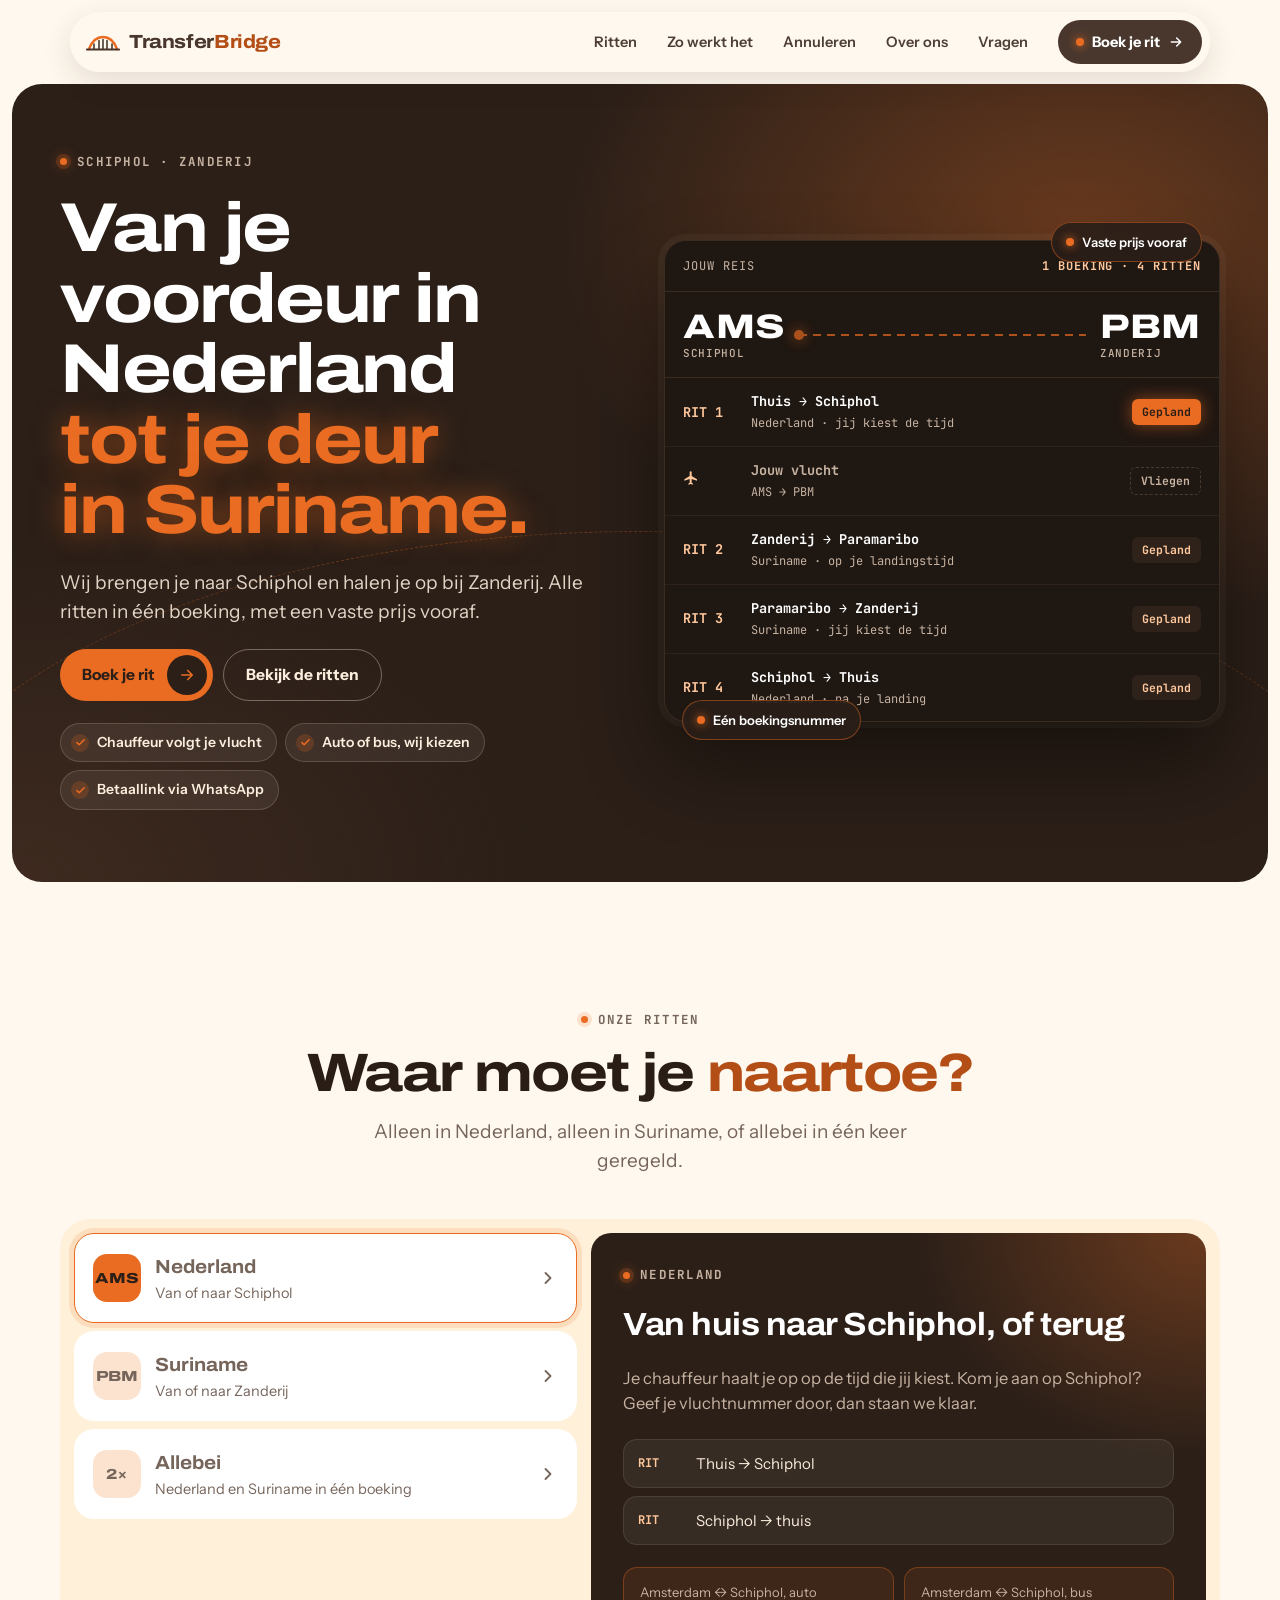
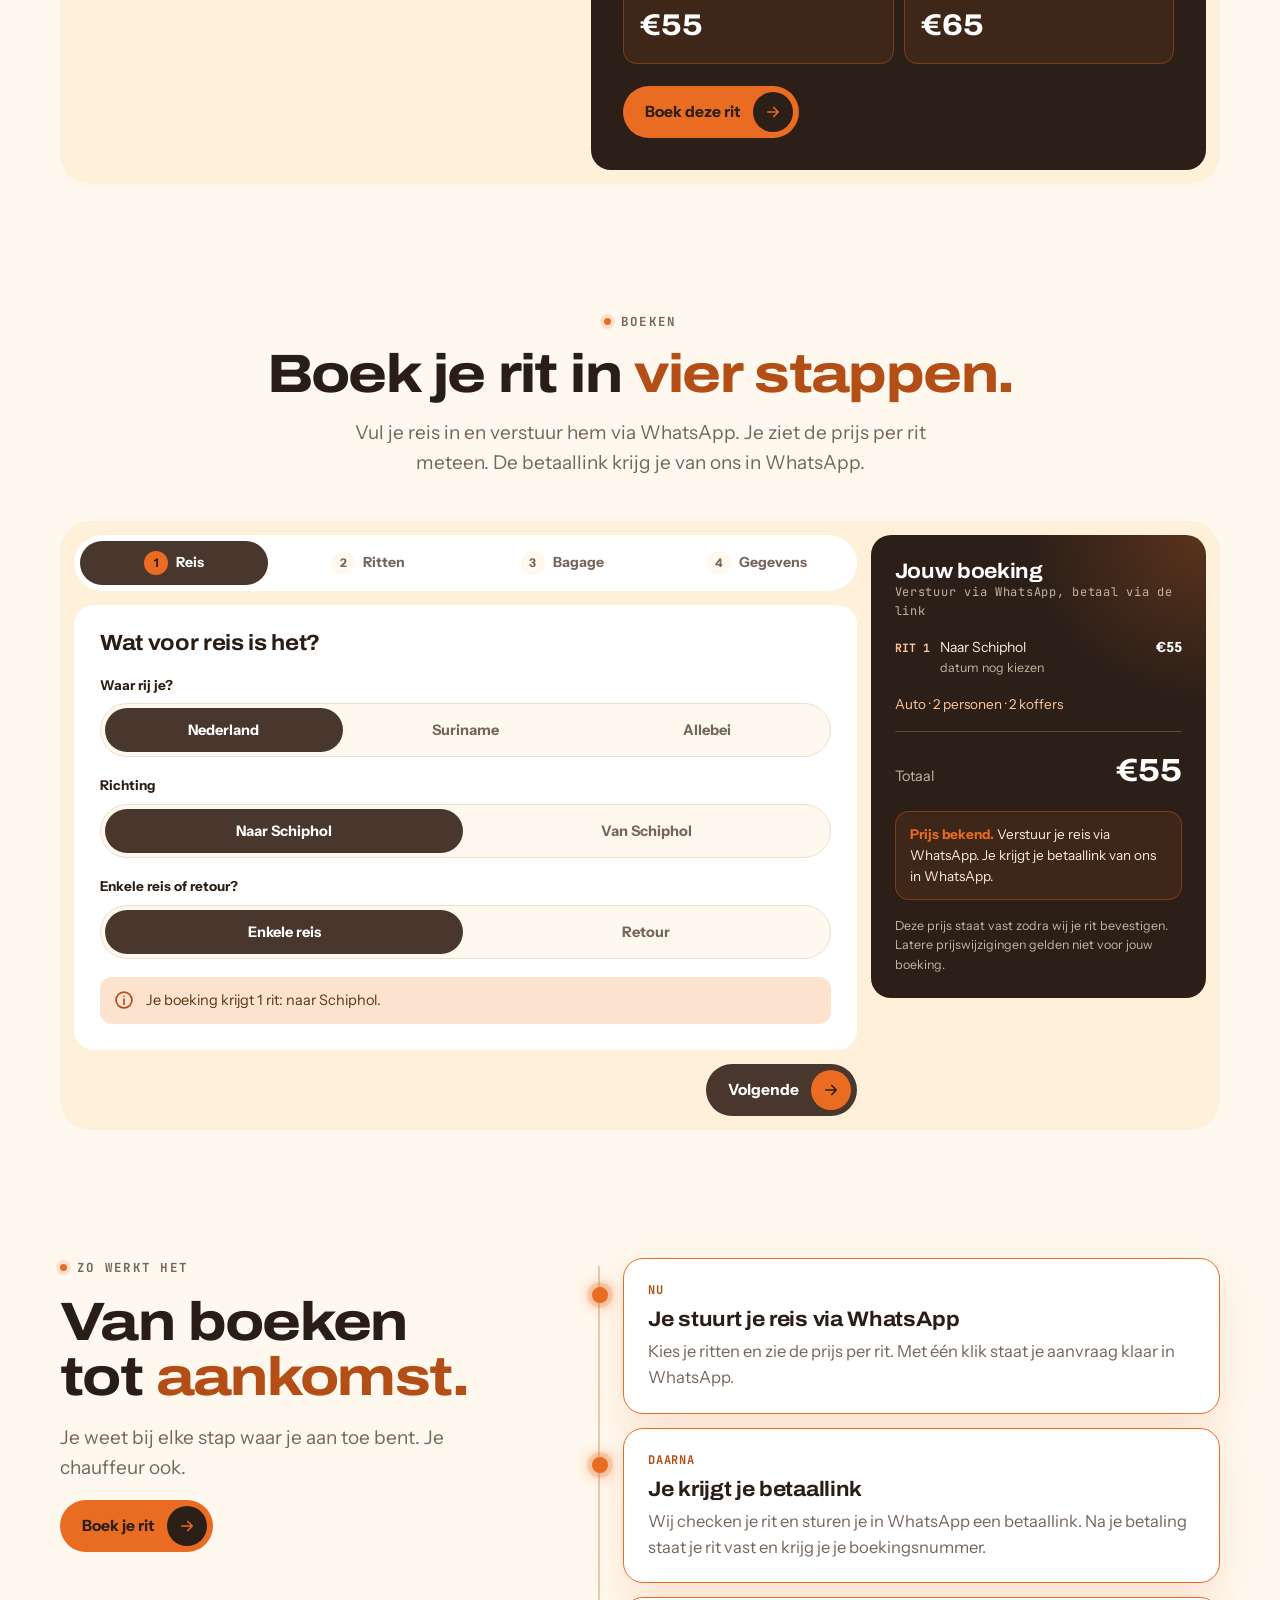
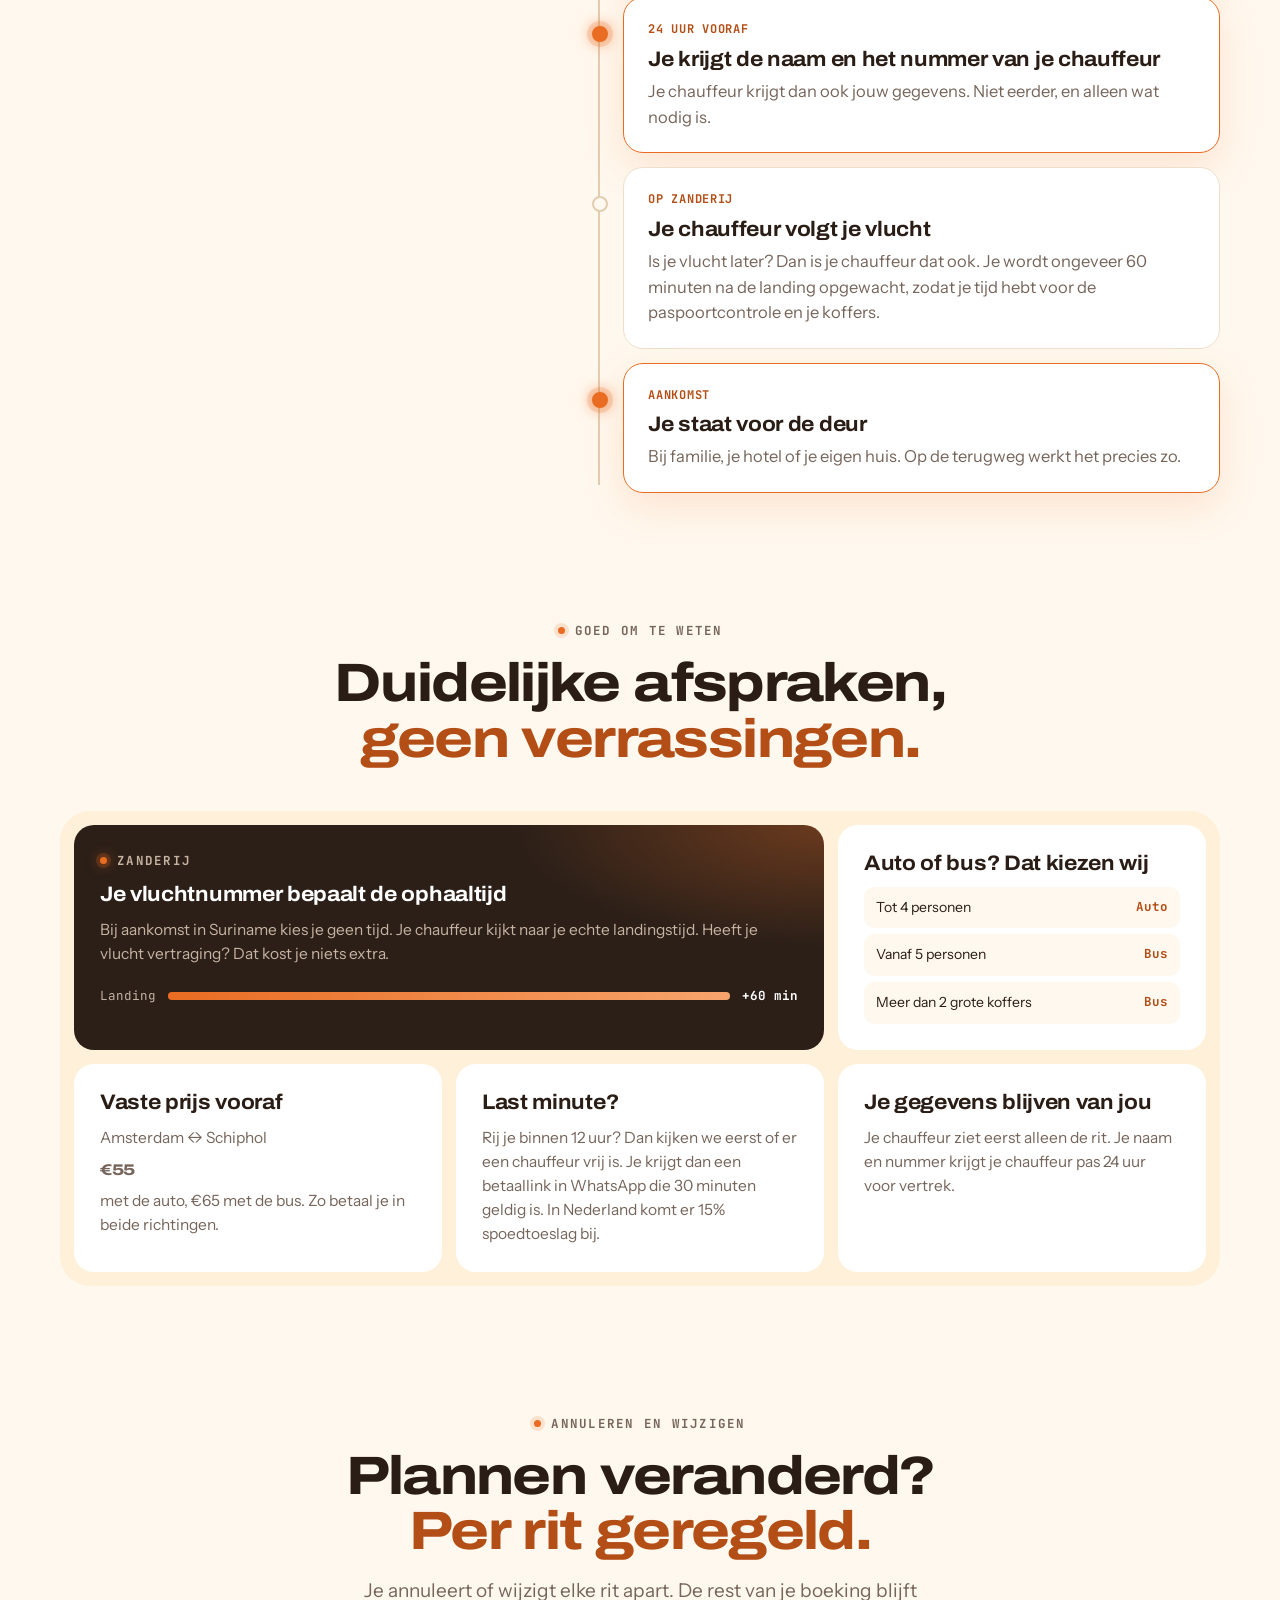
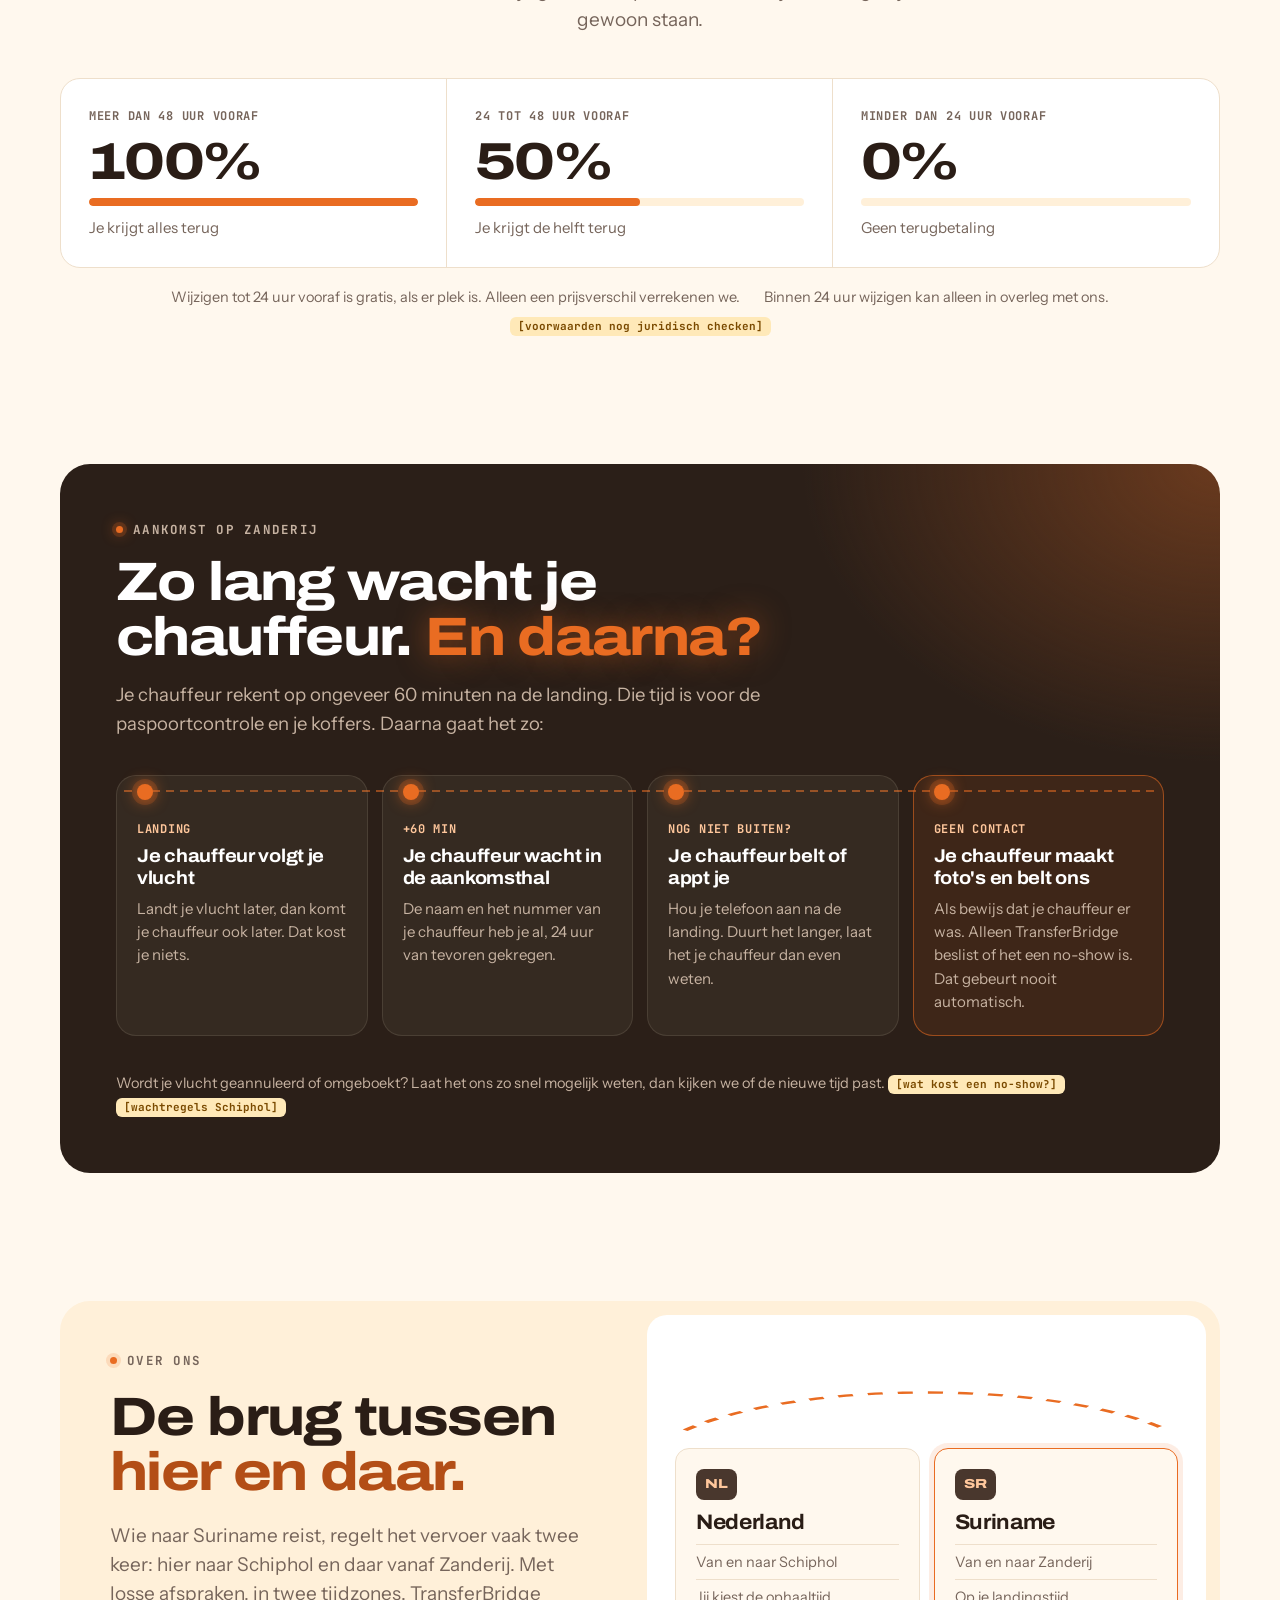
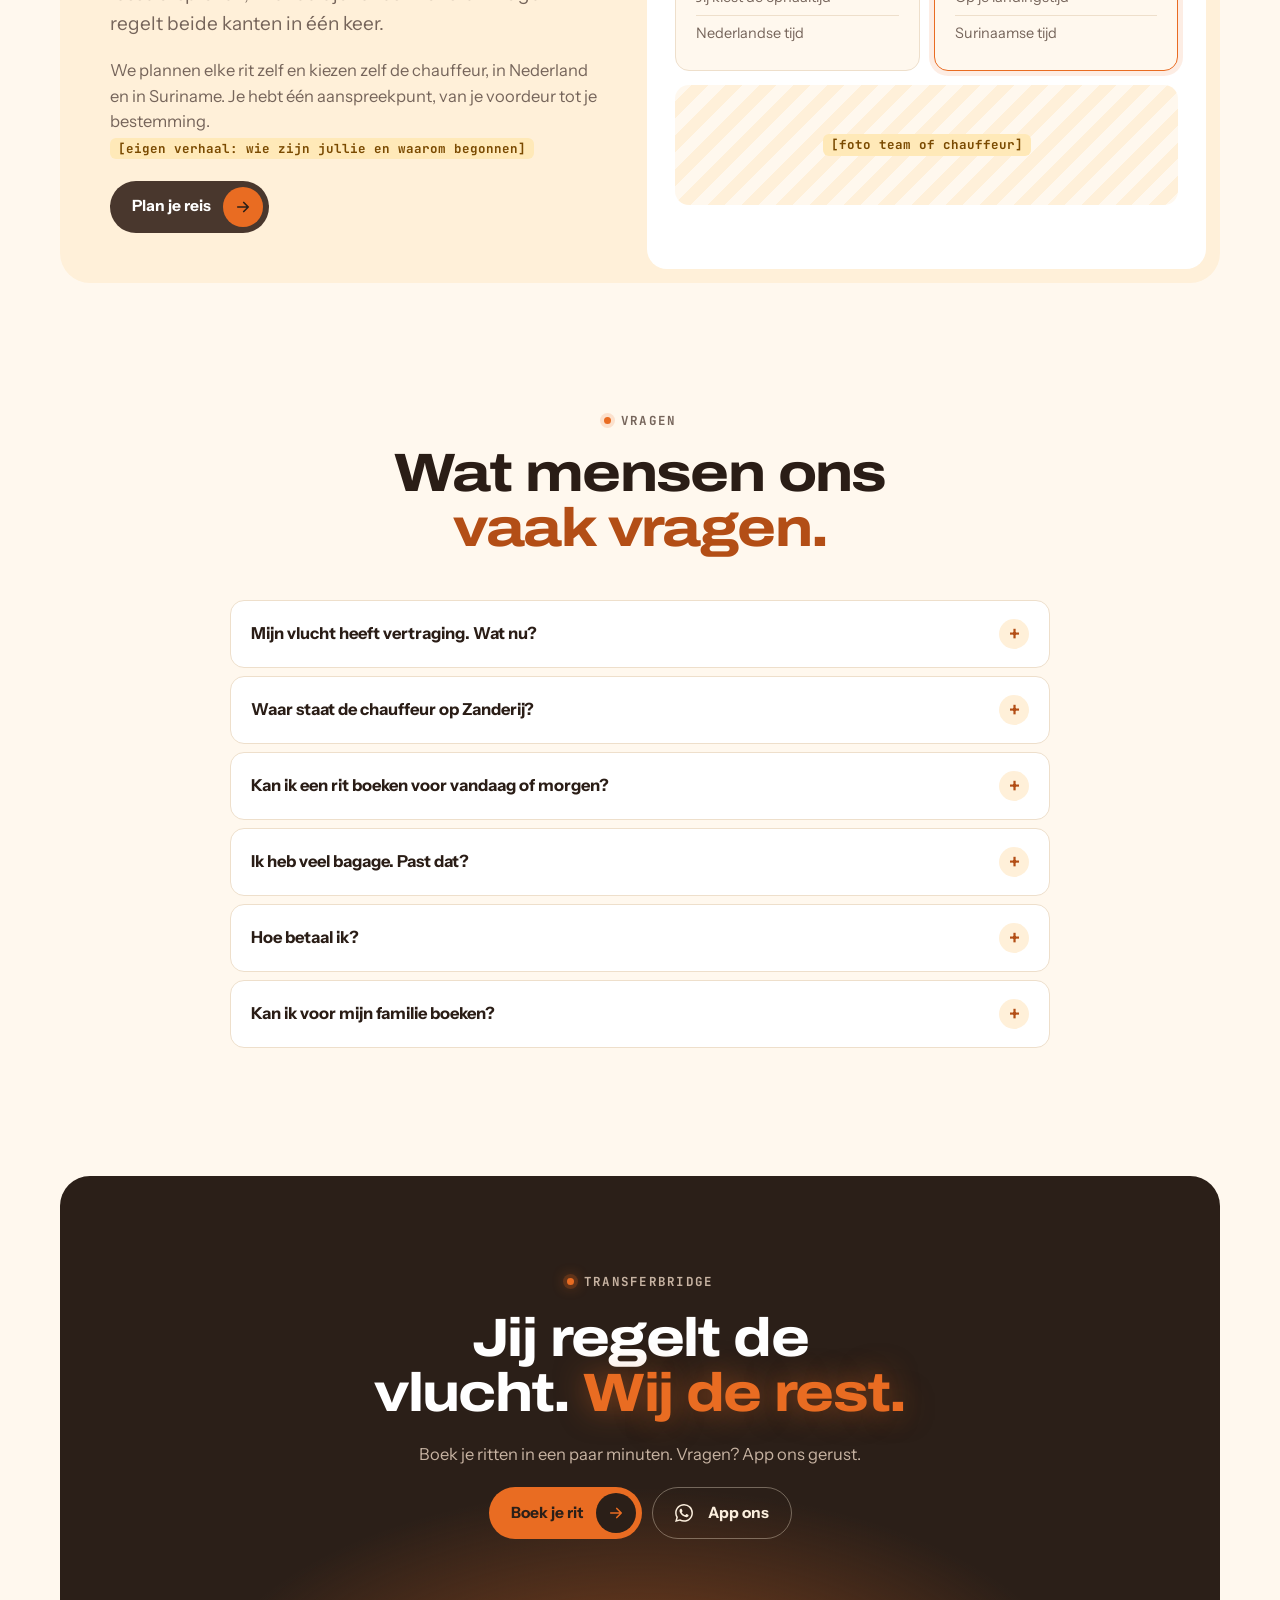
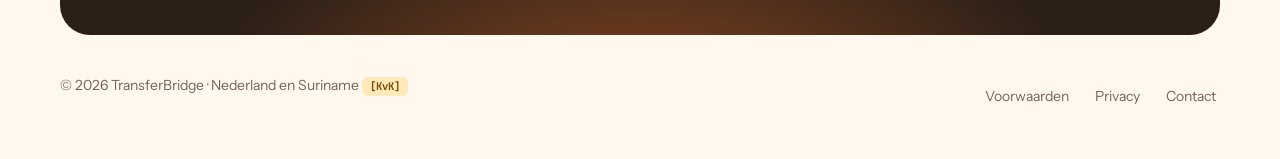
==== commit 7dc7ca0f: "Reviewpunten verwerkt en WhatsApp-nummer toegevoegd - WhatsApp-nummer +31 6 86005731 in js/config.js" ====
--- a/index.html
+++ b/index.html
@@ -5,16 +5,26 @@
   <meta name="viewport" content="width=device-width, initial-scale=1, viewport-fit=cover">
   <title>TransferBridge | Van je voordeur naar Schiphol en vanaf Zanderij in Suriname</title>
   <meta name="description" content="TransferBridge brengt je van huis naar Schiphol en haalt je op bij Zanderij (PBM) in Suriname. Alle ritten in één boeking, vaste prijs vooraf. Boek in vier stappen via WhatsApp.">
+  <!-- Tot de livegang niet indexeren. Bij livegang deze regel weghalen. -->
+  <meta name="robots" content="noindex, nofollow">
   <meta name="theme-color" content="#49372D">
+  <!-- Vervangen door eigen domein -->
+  <link rel="canonical" href="https://yjsmarket.github.io/transfbrigde/">
   <link rel="icon" href="favicon.svg" type="image/svg+xml">
   <meta property="og:type" content="website">
   <meta property="og:title" content="TransferBridge | Schiphol en Zanderij in één boeking">
   <meta property="og:description" content="Van je voordeur in Nederland tot je deur in Suriname. Alle ritten in één boeking, met een vaste prijs vooraf.">
   <meta property="og:locale" content="nl_NL">
+  <!-- Vervangen door eigen domein -->
+  <meta property="og:url" content="https://yjsmarket.github.io/transfbrigde/">
+  <meta property="og:image" content="https://yjsmarket.github.io/transfbrigde/og-image.png">
+  <meta property="og:image:width" content="1200">
+  <meta property="og:image:height" content="630">
+  <meta name="twitter:card" content="summary_large_image">
   <link rel="preconnect" href="https://fonts.googleapis.com">
   <link rel="preconnect" href="https://fonts.gstatic.com" crossorigin>
   <link rel="stylesheet" href="https://fonts.googleapis.com/css2?family=Archivo:wdth,wght@100..125,500..800&family=Instrument+Sans:wght@400;500;600;700&family=JetBrains+Mono:wght@500;700&display=swap">
-  <link rel="stylesheet" href="css/style.css">
+  <link rel="stylesheet" href="css/style.css?v=2">
   <script type="application/ld+json">
   {
     "@context": "https://schema.org",
@@ -33,6 +43,62 @@
     ]
   }
   </script>
+  <script type="application/ld+json">
+{
+  "@context": "https://schema.org",
+  "@type": "FAQPage",
+  "mainEntity": [
+    {
+      "@type": "Question",
+      "name": "Mijn vlucht heeft vertraging. Wat nu?",
+      "acceptedAnswer": {
+        "@type": "Answer",
+        "text": "Niets. Je chauffeur volgt je vlucht en komt dan ook later. Vertraging van dezelfde vlucht kost je niets extra. Wordt je vlucht geannuleerd of omgeboekt? Laat het ons weten, dan kijken we of de nieuwe tijd past."
+      }
+    },
+    {
+      "@type": "Question",
+      "name": "Waar staat de chauffeur op Zanderij?",
+      "acceptedAnswer": {
+        "@type": "Answer",
+        "text": "Je chauffeur wacht ongeveer 60 minuten na de landing op je. Die tijd is voor de paspoortcontrole en je koffers. 24 uur vooraf krijg je de naam en het nummer van je chauffeur, zodat je kunt bellen of appen."
+      }
+    },
+    {
+      "@type": "Question",
+      "name": "Kan ik een rit boeken voor vandaag of morgen?",
+      "acceptedAnswer": {
+        "@type": "Answer",
+        "text": "Ja. Is je rit binnen 12 uur, dan vraag je eerst beschikbaarheid aan. Wij zoeken een chauffeur en sturen je een betaallink in WhatsApp. Die link is 30 minuten geldig. Pas na je betaling staat je rit vast. Is het meer dan 12 uur, dan boek je gewoon zoals altijd."
+      }
+    },
+    {
+      "@type": "Question",
+      "name": "Ik heb veel bagage. Past dat?",
+      "acceptedAnswer": {
+        "@type": "Answer",
+        "text": "Vul je koffers in bij het boeken. Bij meer dan 2 grote koffers sturen we een bus. Past het niet in onze standaardregels? Dan krijg je een prijs op maat, zodat je nooit een verkeerde prijs betaalt."
+      }
+    },
+    {
+      "@type": "Question",
+      "name": "Hoe betaal ik?",
+      "acceptedAnswer": {
+        "@type": "Answer",
+        "text": "Je verstuurt je reis via WhatsApp. Wij checken je rit en sturen je een betaallink terug. Na je betaling staat je rit vast en krijg je je boekingsnummer."
+      }
+    },
+    {
+      "@type": "Question",
+      "name": "Kan ik voor mijn familie boeken?",
+      "acceptedAnswer": {
+        "@type": "Answer",
+        "text": "Ja. Jij bent de hoofdboeker en betaalt. Zet in het opmerkingenveld wie er reist en hoe we diegene kunnen bereiken."
+      }
+    }
+  ]
+}
+  </script>
 </head>
 <body>
 <svg width="0" height="0" style="position:absolute" aria-hidden="true">
@@ -50,7 +116,7 @@
   <header class="nav">
     <a class="brand" href="#top" aria-label="TransferBridge, naar boven"><svg aria-hidden="true"><use href="#logo"/></svg><span>Transfer<b>Bridge</b></span></a>
     <nav class="nav__links" aria-label="Hoofdnavigatie"><a href="#ritten">Ritten</a><a href="#hoe">Zo werkt het</a><a href="#annuleren">Annuleren</a><a href="#over">Over ons</a><a href="#vragen">Vragen</a></nav>
-    <a class="nav__cta" href="#boeken"><i aria-hidden="true"></i><span>Boek je rit</span><svg width="16" height="16" aria-hidden="true" class="nav__cta-ico"><use href="#arrow"/></svg></a>
+    <a class="nav__cta" href="#boeken" aria-label="Boek je rit"><i aria-hidden="true"></i><span>Boek je rit</span><svg width="16" height="16" aria-hidden="true" class="nav__cta-ico"><use href="#arrow"/></svg></a>
   </header>
 
   <!-- 1. Kop met reisbord -->
@@ -115,12 +181,12 @@
     </div>
     <div class="book">
       <form class="form" id="form" novalidate>
-        <div class="steps" role="list" aria-label="Stappen">
-          <button type="button" role="listitem" data-go="0" aria-current="step"><b>1</b><span>Reis</span></button>
-          <button type="button" role="listitem" data-go="1"><b>2</b><span>Ritten</span></button>
-          <button type="button" role="listitem" data-go="2"><b>3</b><span>Bagage</span></button>
-          <button type="button" role="listitem" data-go="3"><b>4</b><span>Gegevens</span></button>
-        </div>
+        <ol class="steps" aria-label="Stappen">
+          <li><button type="button" data-go="0" aria-current="step"><b aria-hidden="true">1</b><span class="steps__t">Reis</span></button></li>
+          <li><button type="button" data-go="1"><b aria-hidden="true">2</b><span class="steps__t">Ritten</span></button></li>
+          <li><button type="button" data-go="2"><b aria-hidden="true">3</b><span class="steps__t">Bagage</span></button></li>
+          <li><button type="button" data-go="3"><b aria-hidden="true">4</b><span class="steps__t">Gegevens</span></button></li>
+        </ol>
 
         <div class="card" data-step="0">
           <h3>Wat voor reis is het?</h3>
@@ -158,7 +224,7 @@
             <div class="f"><label for="c-tel">Telefoon (met landcode)</label><input id="c-tel" type="tel" autocomplete="tel" inputmode="tel" placeholder="+31 6 ..."><span class="f__err"></span></div>
             <div class="f f--full"><label for="c-note">Opmerkingen (optioneel)</label><textarea id="c-note" placeholder="Bijvoorbeeld een kinderzitje of rolstoel"></textarea></div>
           </div>
-          <label class="check"><input type="checkbox" id="c-terms"><span>Ik ga akkoord met de voorwaarden en de privacyverklaring. <span class="todo">[links naar voorwaarden]</span></span></label>
+          <label class="check"><input type="checkbox" id="c-terms"><span>Ik ga akkoord met de <a href="voorwaarden.html" target="_blank" rel="noopener">voorwaarden</a> en de <a href="privacy.html" target="_blank" rel="noopener">privacyverklaring</a>.</span></label>
           <span class="f__err" id="termsErr"></span>
           <div class="note" id="modeNote"><svg aria-hidden="true"><use href="#info"/></svg><span></span></div>
         </div>
@@ -235,7 +301,7 @@
       </article>
       <article class="tile tile--e">
         <h3>Je gegevens blijven van jou</h3>
-        <p>Je chauffeur ziet eerst alleen de rit. Je naam en nummer deelt hij pas 24 uur voor vertrek.</p>
+        <p>Je chauffeur ziet eerst alleen de rit. Je naam en nummer krijgt je chauffeur pas 24 uur voor vertrek.</p>
       </article>
     </div>
   </section>
@@ -265,9 +331,9 @@
       </div>
       <ol class="wait__steps" id="waitSteps">
         <li><span class="wait__t">Landing</span><h3>Je chauffeur volgt je vlucht</h3><p>Landt je vlucht later, dan komt je chauffeur ook later. Dat kost je niets.</p></li>
-        <li><span class="wait__t">+60 min</span><h3>Je chauffeur wacht in de aankomsthal</h3><p>Je hebt zijn naam en nummer al, 24 uur van tevoren gekregen.</p></li>
-        <li><span class="wait__t">Nog niet buiten?</span><h3>Je chauffeur belt of appt je</h3><p>Hou je telefoon aan na de landing. Duurt het langer, laat het hem dan even weten.</p></li>
-        <li><span class="wait__t">Geen contact</span><h3>Hij maakt foto's en belt ons</h3><p>Als bewijs dat hij er was. Alleen TransferBridge beslist of het een no-show is. Dat gebeurt nooit automatisch.</p></li>
+        <li><span class="wait__t">+60 min</span><h3>Je chauffeur wacht in de aankomsthal</h3><p>De naam en het nummer van je chauffeur heb je al, 24 uur van tevoren gekregen.</p></li>
+        <li><span class="wait__t">Nog niet buiten?</span><h3>Je chauffeur belt of appt je</h3><p>Hou je telefoon aan na de landing. Duurt het langer, laat het je chauffeur dan even weten.</p></li>
+        <li><span class="wait__t">Geen contact</span><h3>Je chauffeur maakt foto's en belt ons</h3><p>Als bewijs dat je chauffeur er was. Alleen TransferBridge beslist of het een no-show is. Dat gebeurt nooit automatisch.</p></li>
       </ol>
       <p class="wait__foot">Wordt je vlucht geannuleerd of omgeboekt? Laat het ons zo snel mogelijk weten, dan kijken we of de nieuwe tijd past. <span class="todo">[wat kost een no-show?]</span> <span class="todo">[wachtregels Schiphol]</span></p>
     </div>
@@ -299,9 +365,9 @@
       <h2 id="t-faq">Wat mensen ons <span class="hl">vaak vragen.</span></h2>
     </div>
     <div class="faq">
-      <details><summary>Mijn vlucht heeft vertraging. Wat nu?</summary><p>Niets. Je chauffeur volgt je vlucht en past zijn tijd aan. Vertraging van dezelfde vlucht kost je niets extra. Wordt je vlucht geannuleerd of omgeboekt? Laat het ons weten, dan kijken we of de nieuwe tijd past.</p></details>
-      <details><summary>Waar staat de chauffeur op Zanderij?</summary><p>Je chauffeur wacht ongeveer 60 minuten na de landing op je. Die tijd is voor de paspoortcontrole en je koffers. 24 uur vooraf krijg je zijn naam en nummer, zodat je hem kunt bellen of appen. <span class="todo">[exacte ontmoetingsplek]</span></p></details>
-      <details><summary>Kan ik een rit boeken voor vandaag of morgen?</summary><p>Ja. Binnen 12 uur voor de rit vraag je eerst beschikbaarheid aan. Wij zoeken een chauffeur en sturen je een betaallink in WhatsApp. Die link is 30 minuten geldig. Pas na je betaling staat je rit vast.</p></details>
+      <details><summary>Mijn vlucht heeft vertraging. Wat nu?</summary><p>Niets. Je chauffeur volgt je vlucht en komt dan ook later. Vertraging van dezelfde vlucht kost je niets extra. Wordt je vlucht geannuleerd of omgeboekt? Laat het ons weten, dan kijken we of de nieuwe tijd past.</p></details>
+      <details><summary>Waar staat de chauffeur op Zanderij?</summary><p>Je chauffeur wacht ongeveer 60 minuten na de landing op je. Die tijd is voor de paspoortcontrole en je koffers. 24 uur vooraf krijg je de naam en het nummer van je chauffeur, zodat je kunt bellen of appen. <span class="todo">[exacte ontmoetingsplek]</span></p></details>
+      <details><summary>Kan ik een rit boeken voor vandaag of morgen?</summary><p>Ja. Is je rit binnen 12 uur, dan vraag je eerst beschikbaarheid aan. Wij zoeken een chauffeur en sturen je een betaallink in WhatsApp. Die link is 30 minuten geldig. Pas na je betaling staat je rit vast. Is het meer dan 12 uur, dan boek je gewoon zoals altijd.</p></details>
       <details><summary>Ik heb veel bagage. Past dat?</summary><p>Vul je koffers in bij het boeken. Bij meer dan 2 grote koffers sturen we een bus. Past het niet in onze standaardregels? Dan krijg je een prijs op maat, zodat je nooit een verkeerde prijs betaalt.</p></details>
       <details><summary>Hoe betaal ik?</summary><p>Je verstuurt je reis via WhatsApp. Wij checken je rit en sturen je een betaallink terug. Na je betaling staat je rit vast en krijg je je boekingsnummer.</p></details>
       <details><summary>Kan ik voor mijn familie boeken?</summary><p>Ja. Jij bent de hoofdboeker en betaalt. Zet in het opmerkingenveld wie er reist en hoe we diegene kunnen bereiken.</p></details>
@@ -323,13 +389,13 @@
 
   <footer class="wrap foot">
     <span>© 2026 TransferBridge · Nederland en Suriname <span class="todo">[KvK]</span></span>
-    <nav aria-label="Voettekst"><a href="#">Voorwaarden</a><a href="#">Privacy</a><a href="#">Contact</a></nav>
+    <nav aria-label="Voettekst"><a href="voorwaarden.html">Voorwaarden</a><a href="privacy.html">Privacy</a><a href="contact.html">Contact</a></nav>
   </footer>
 </div>
 
 <div class="mbar is-hidden" id="mbar" aria-live="polite"><div><small id="mLabel">Jouw boeking</small><strong id="mTotal">€0</strong></div><a href="#sum">Bekijk</a></div>
 
-<script src="js/config.js"></script>
-<script src="js/app.js"></script>
+<script src="js/config.js?v=2"></script>
+<script src="js/app.js?v=2"></script>
 </body>
 </html>
--- a/css/style.css
+++ b/css/style.css
@@ -18,6 +18,7 @@
 }
 *, *::before, *::after { box-sizing: border-box; }
 [hidden] { display: none !important; }
+.sr-only { position: absolute; width: 1px; height: 1px; padding: 0; margin: -1px; overflow: hidden; clip: rect(0 0 0 0); white-space: nowrap; border: 0; }
 img { max-width: 100%; }
 html { scroll-behavior: smooth; }
 body { margin: 0; background: var(--paper); color: var(--text); font-family: var(--f-body); font-size: 16.5px; line-height: 1.55; -webkit-font-smoothing: antialiased; }
@@ -137,7 +138,9 @@
 /* Boeken */
 .book { display: grid; grid-template-columns: 1.4fr 0.6fr; gap: 14px; align-items: start; padding: 14px; border-radius: var(--r-xl); background: var(--cream); }
 .form { display: grid; gap: 14px; min-width: 0; }
-.steps { display: grid; grid-template-columns: repeat(4, 1fr); gap: 6px; padding: 6px; border-radius: var(--pill); background: var(--card); }
+.steps { display: grid; grid-template-columns: repeat(4, 1fr); gap: 6px; padding: 6px; margin: 0; list-style: none; border-radius: var(--pill); background: var(--card); }
+.steps li { display: flex; }
+.steps button { width: 100%; }
 .steps button { display: flex; align-items: center; justify-content: center; gap: 8px; min-height: 44px; border: 0; border-radius: var(--pill); background: transparent; font-weight: 700; font-size: 14px; color: var(--muted); cursor: pointer; }
 .steps button b { display: grid; place-items: center; width: 24px; height: 24px; border-radius: 50%; background: var(--paper); font-size: 12px; }
 .steps button[aria-current="step"] { background: var(--brown); color: #fff; }
@@ -309,7 +312,9 @@
 .end p { color: var(--on-dark-muted); max-width: 520px; }
 .end__row { display: flex; flex-wrap: wrap; gap: 10px; justify-content: center; }
 .foot { display: flex; flex-wrap: wrap; justify-content: space-between; gap: 16px; padding-block: 40px; font-size: 14px; color: var(--muted); }
-.foot nav { display: flex; flex-wrap: wrap; gap: 18px; }
+.foot nav { display: flex; flex-wrap: wrap; gap: 6px 18px; }
+.foot nav a { display: inline-flex; align-items: center; min-height: 44px; padding-inline: 4px; }
+.btn[aria-disabled="true"] { opacity: .55; cursor: not-allowed; box-shadow: none; }
 
 /* Mobiele balk */
 .mbar { display: none; position: fixed; z-index: 60; left: 8px; right: 8px; bottom: calc(8px + env(safe-area-inset-bottom, 0px)); align-items: center; justify-content: space-between; gap: 12px; padding: 10px 10px 10px 18px; border-radius: 22px; background: var(--brown-deep); color: #fff; box-shadow: 0 16px 40px rgba(43,31,24,0.4); }
@@ -335,14 +340,15 @@
 @media (max-width: 640px) {
   .page { padding-inline: 8px; }
   .wrap { padding-inline: 14px; }
-  .nav__cta span { display: none; }
+  .nav__cta span { position: absolute; width: 1px; height: 1px; overflow: hidden; clip: rect(0 0 0 0); white-space: nowrap; }
   .hero__actions .btn { flex: 1 1 100%; justify-content: space-between; }
   .board__code { font-size: 26px; }
   .brow { grid-template-columns: 44px 1fr auto; padding: 12px 14px; font-size: 13px; }
   .chipf { font-size: 12px; padding: 7px 11px; }
   .pick, .book, .bento { padding: 8px; gap: 8px; border-radius: 24px; }
   .panel, .card, .sum, .tile { padding: 20px; }
-  .steps button span { display: none; }
+  .steps button .steps__t { position: absolute; width: 1px; height: 1px; overflow: hidden; clip: rect(0 0 0 0); white-space: nowrap; }
+  .chipf--2 { display: none; }
   .grid2, .grid3 { grid-template-columns: 1fr; }
   .tile--b, .tile--c, .tile--d, .tile--e { grid-column: span 6; }
   .cancel { grid-template-columns: 1fr; }
@@ -363,3 +369,14 @@
   .foot { padding-bottom: 110px; }
 }
 @media (prefers-reduced-motion: reduce) { .chipf, .board__line::after, .land__bar::after, .panel__fade { animation: none; } html { scroll-behavior: auto; } }
+
+/* ---------- Losse pagina's (voorwaarden, privacy, contact) ---------- */
+.legal { max-width: 760px; margin-inline: auto; padding-block: 56px 72px; display: grid; gap: 18px; }
+.legal h1 { font-size: clamp(34px, 5vw, 52px); }
+.legal h2 { font-size: 22px; margin-top: 14px; }
+.legal p, .legal li { color: var(--muted); }
+.legal ul { display: grid; gap: 8px; padding-left: 20px; list-style: disc; }
+.legal__back { justify-self: start; display: inline-flex; align-items: center; min-height: 44px; font-weight: 600; color: var(--orange-deep); }
+.check a { color: var(--orange-deep); text-decoration: underline; text-underline-offset: 2px; }
+.legal .todo { white-space: normal; }
+.legal a:not(.legal__back) { color: var(--orange-deep); text-decoration: underline; text-underline-offset: 2px; }
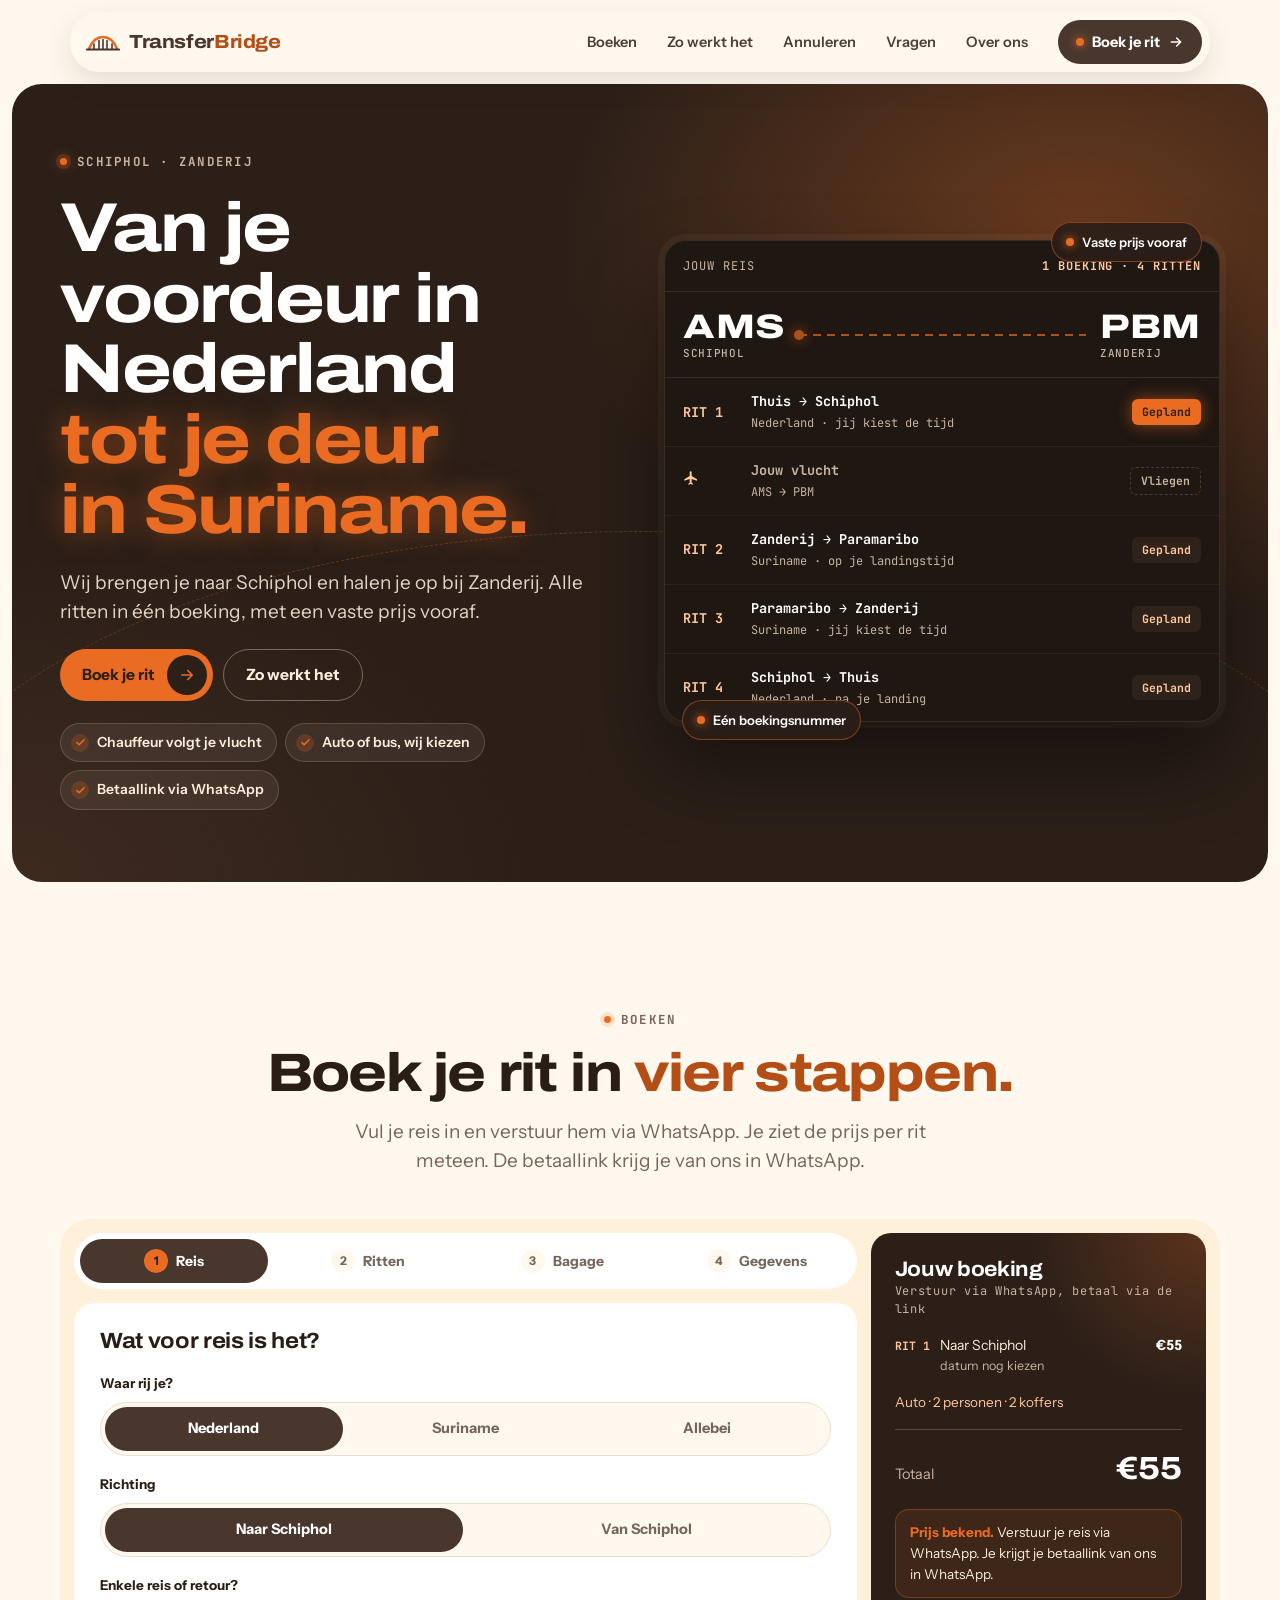
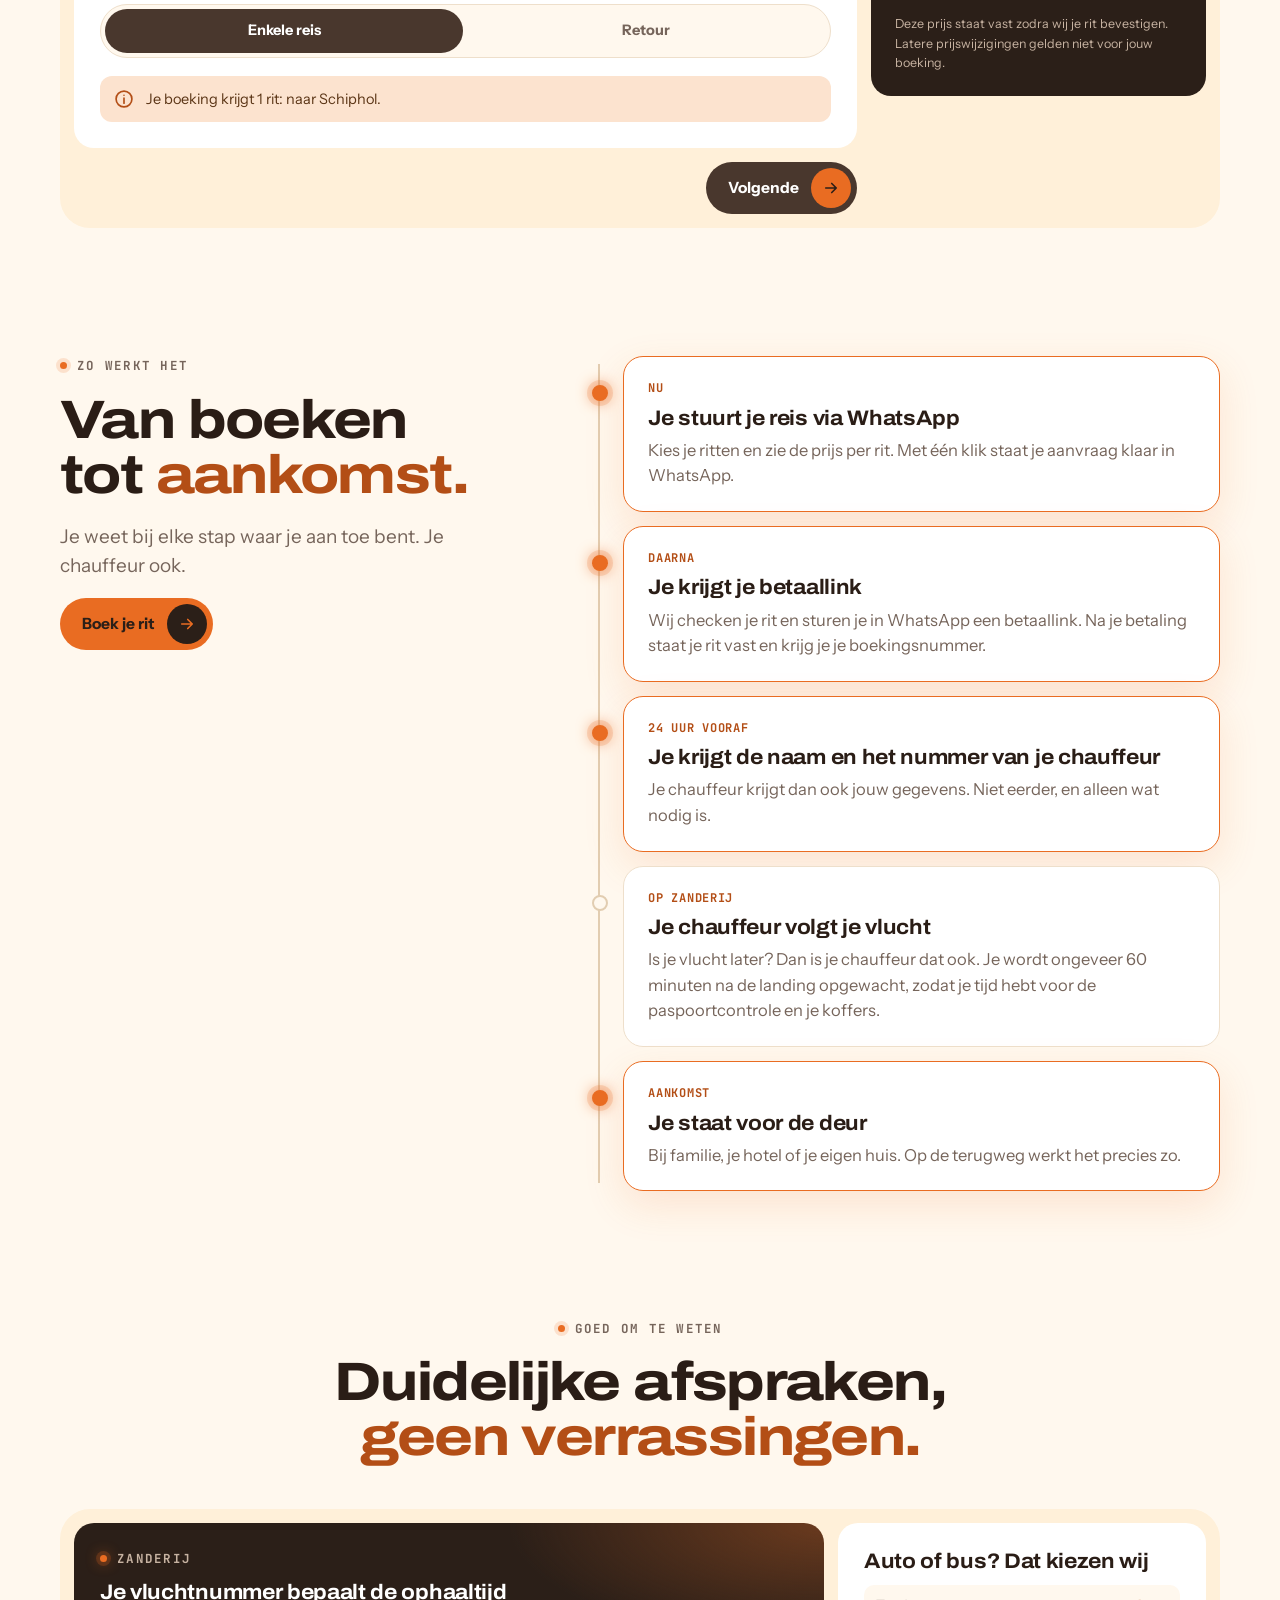
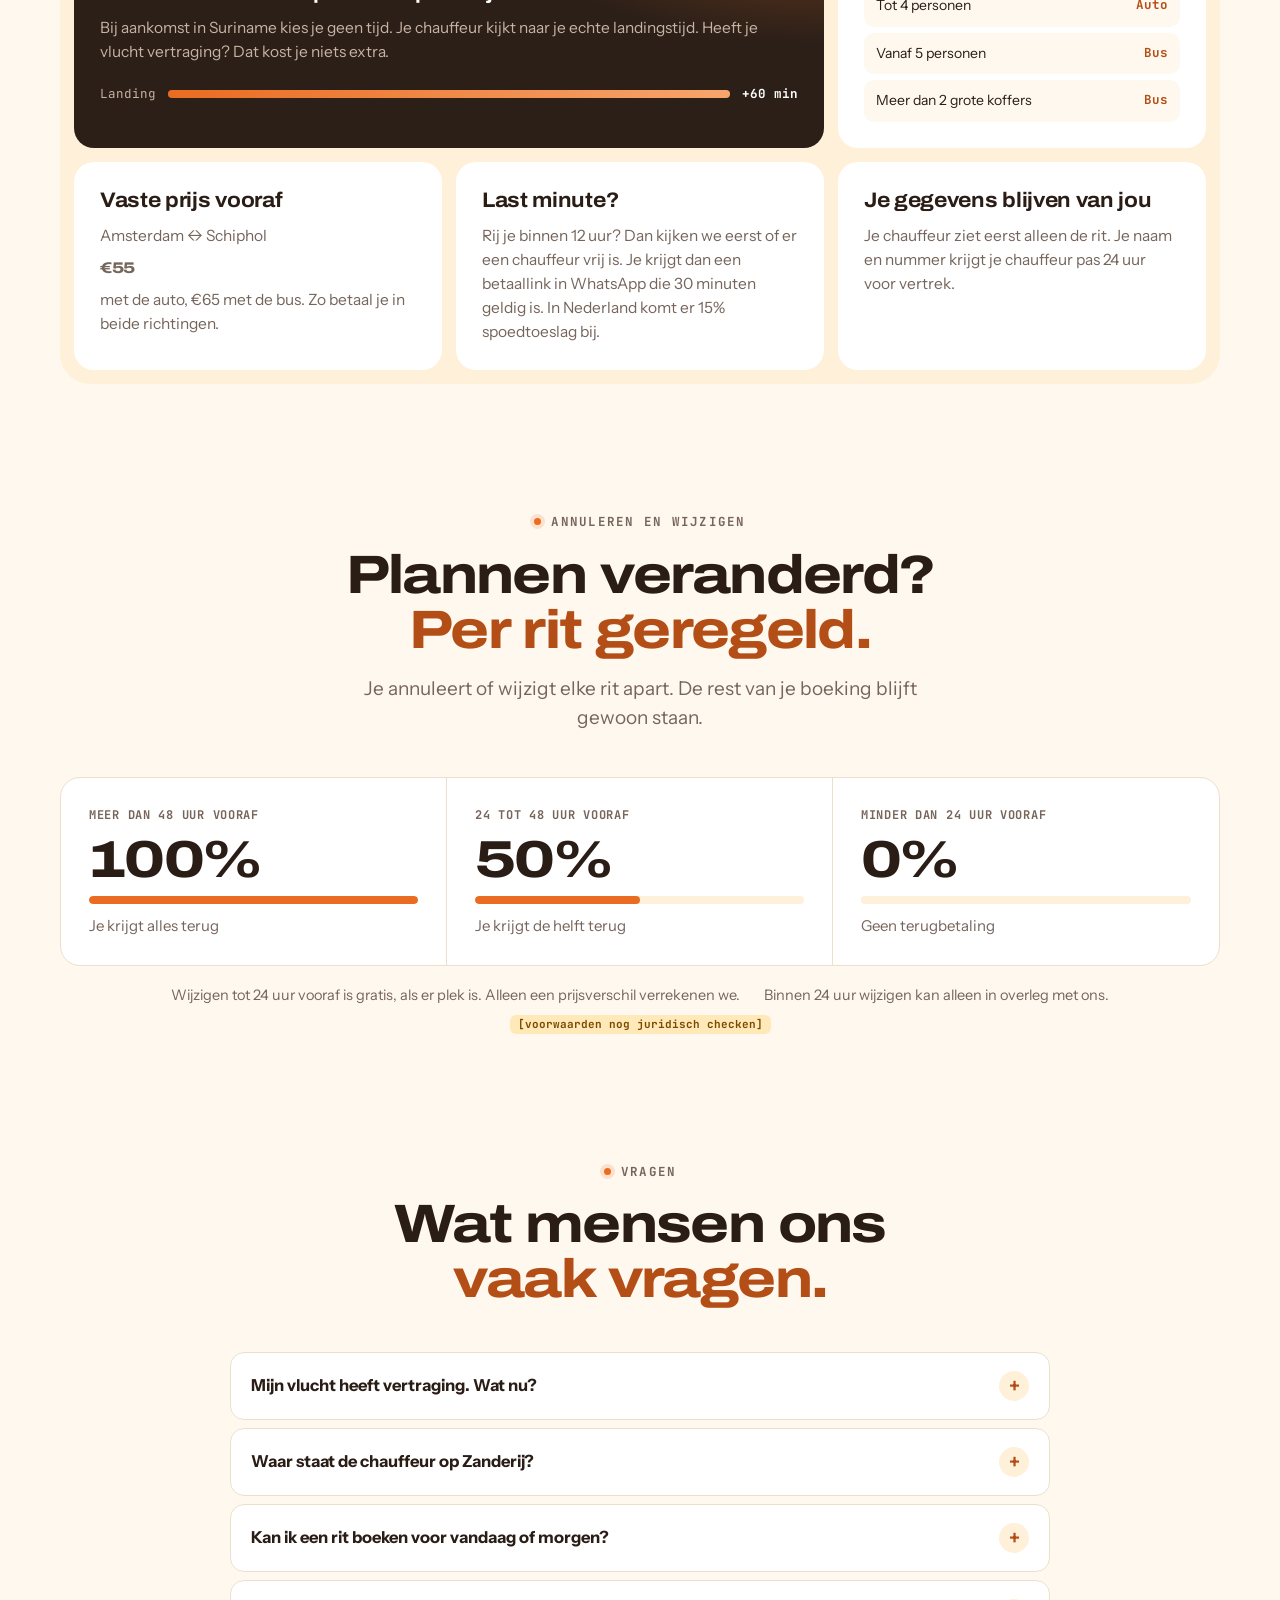
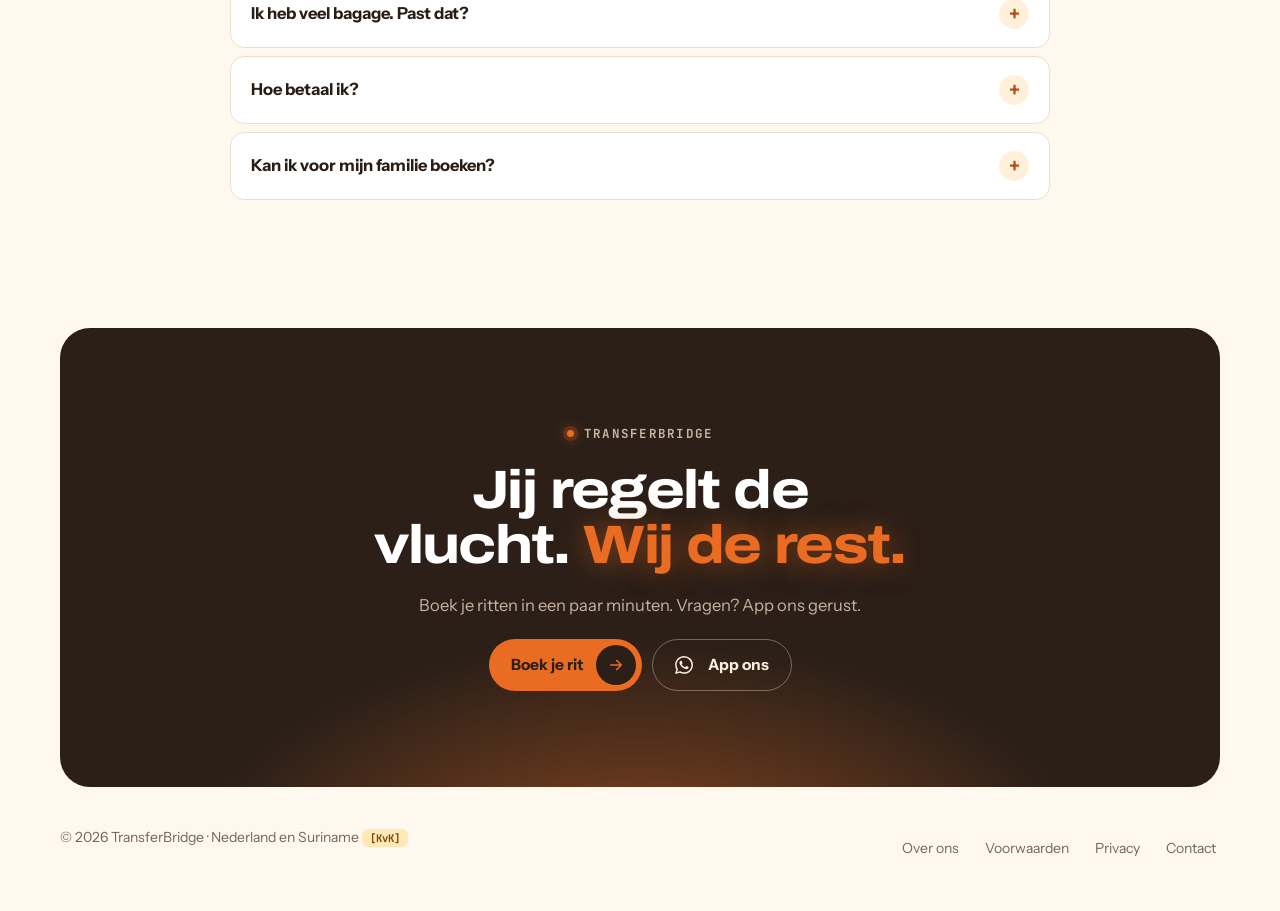
==== commit 89943b8e: "Klantfeedback: kortere homepage en aparte Over ons-pagina - Keuzelijst 'Onze ritten' van de homepage" ====
--- a/index.html
+++ b/index.html
@@ -24,7 +24,7 @@
   <link rel="preconnect" href="https://fonts.googleapis.com">
   <link rel="preconnect" href="https://fonts.gstatic.com" crossorigin>
   <link rel="stylesheet" href="https://fonts.googleapis.com/css2?family=Archivo:wdth,wght@100..125,500..800&family=Instrument+Sans:wght@400;500;600;700&family=JetBrains+Mono:wght@500;700&display=swap">
-  <link rel="stylesheet" href="css/style.css?v=2">
+  <link rel="stylesheet" href="css/style.css?v=3">
   <script type="application/ld+json">
   {
     "@context": "https://schema.org",
@@ -115,11 +115,11 @@
 <div class="page">
   <header class="nav">
     <a class="brand" href="#top" aria-label="TransferBridge, naar boven"><svg aria-hidden="true"><use href="#logo"/></svg><span>Transfer<b>Bridge</b></span></a>
-    <nav class="nav__links" aria-label="Hoofdnavigatie"><a href="#ritten">Ritten</a><a href="#hoe">Zo werkt het</a><a href="#annuleren">Annuleren</a><a href="#over">Over ons</a><a href="#vragen">Vragen</a></nav>
+    <nav class="nav__links" aria-label="Hoofdnavigatie"><a href="#boeken">Boeken</a><a href="#hoe">Zo werkt het</a><a href="#annuleren">Annuleren</a><a href="#vragen">Vragen</a><a href="over-ons.html">Over ons</a></nav>
     <a class="nav__cta" href="#boeken" aria-label="Boek je rit"><i aria-hidden="true"></i><span>Boek je rit</span><svg width="16" height="16" aria-hidden="true" class="nav__cta-ico"><use href="#arrow"/></svg></a>
   </header>
 
-  <!-- 1. Kop met reisbord -->
+  <!-- Kop met reisbord -->
   <section class="hero dark" id="top" aria-labelledby="t-hero">
     <div class="hero__arc" aria-hidden="true"></div>
     <div class="wrap hero__grid">
@@ -129,7 +129,7 @@
         <p class="hero__sub">Wij brengen je naar Schiphol en halen je op bij Zanderij. Alle ritten in één boeking, met een vaste prijs vooraf.</p>
         <div class="hero__actions">
           <a class="btn btn--orange" href="#boeken">Boek je rit <span class="btn__dot"><svg aria-hidden="true"><use href="#arrow"/></svg></span></a>
-          <a class="btn btn--line" href="#ritten">Bekijk de ritten</a>
+          <a class="btn btn--line" href="#hoe">Zo werkt het</a>
         </div>
         <div class="hero__facts"><span>Chauffeur volgt je vlucht</span><span>Auto of bus, wij kiezen</span><span>Betaallink via WhatsApp</span></div>
       </div>
@@ -155,24 +155,7 @@
     </div>
   </section>
 
-  <!-- 2. Keuzelijst + donker paneel -->
-  <section class="section wrap" id="ritten" aria-labelledby="t-rit">
-    <div class="head">
-      <span class="label">Onze ritten</span>
-      <h2 id="t-rit">Waar moet je <span class="hl">naartoe?</span></h2>
-      <p class="lead">Alleen in Nederland, alleen in Suriname, of allebei in één keer geregeld.</p>
-    </div>
-    <div class="pick">
-      <div class="pick__list" role="tablist" aria-label="Soort rit" id="pickList">
-        <button class="pick__opt" role="tab" id="tab-nl" aria-controls="pickPanel" aria-selected="true" data-pick="nl"><span class="pick__ico">AMS</span><span><strong>Nederland</strong><span>Van of naar Schiphol</span></span><svg aria-hidden="true"><use href="#chev"/></svg></button>
-        <button class="pick__opt" role="tab" id="tab-sr" aria-controls="pickPanel" aria-selected="false" data-pick="sr"><span class="pick__ico">PBM</span><span><strong>Suriname</strong><span>Van of naar Zanderij</span></span><svg aria-hidden="true"><use href="#chev"/></svg></button>
-        <button class="pick__opt" role="tab" id="tab-combi" aria-controls="pickPanel" aria-selected="false" data-pick="combi"><span class="pick__ico">2×</span><span><strong>Allebei</strong><span>Nederland en Suriname in één boeking</span></span><svg aria-hidden="true"><use href="#chev"/></svg></button>
-      </div>
-      <div class="panel dark" role="tabpanel" id="pickPanel" aria-live="polite"></div>
-    </div>
-  </section>
-
-  <!-- 3. Boeken -->
+  <!-- Boeken -->
   <section class="section wrap" id="boeken" aria-labelledby="t-boek">
     <div class="head">
       <span class="label">Boeken</span>
@@ -249,7 +232,25 @@
     </div>
   </section>
 
-  <!-- 4. Lichtende tijdlijn -->
+  <!-- Aankomst op Zanderij: alleen zichtbaar als in het formulier Suriname of Allebei gekozen is (app.js) -->
+  <section class="section wrap" id="wachten" aria-labelledby="t-wacht" hidden>
+    <div class="wait dark">
+      <div class="wait__head">
+        <span class="label">Aankomst op Zanderij</span>
+        <h2 id="t-wacht">Zo lang wacht je chauffeur. <span class="hl">En daarna?</span></h2>
+        <p>Je chauffeur rekent op ongeveer 60 minuten na de landing. Die tijd is voor de paspoortcontrole en je koffers. Daarna gaat het zo:</p>
+      </div>
+      <ol class="wait__steps" id="waitSteps">
+        <li><span class="wait__t">Landing</span><h3>Je chauffeur volgt je vlucht</h3><p>Landt je vlucht later, dan komt je chauffeur ook later. Dat kost je niets.</p></li>
+        <li><span class="wait__t">+60 min</span><h3>Je chauffeur wacht in de aankomsthal</h3><p>De naam en het nummer van je chauffeur heb je al, 24 uur van tevoren gekregen.</p></li>
+        <li><span class="wait__t">Nog niet buiten?</span><h3>Je chauffeur belt of appt je</h3><p>Hou je telefoon aan na de landing. Duurt het langer, laat het je chauffeur dan even weten.</p></li>
+        <li><span class="wait__t">Geen contact</span><h3>Je chauffeur maakt foto's en belt ons</h3><p>Als bewijs dat je chauffeur er was. Alleen TransferBridge beslist of het een no-show is. Dat gebeurt nooit automatisch.</p></li>
+      </ol>
+      <p class="wait__foot">Wordt je vlucht geannuleerd of omgeboekt? Laat het ons zo snel mogelijk weten, dan kijken we of de nieuwe tijd past. <span class="todo">[wat kost een no-show?]</span> <span class="todo">[wachtregels Schiphol]</span></p>
+    </div>
+  </section>
+
+  <!-- Lichtende tijdlijn -->
   <section class="section wrap" id="hoe" aria-labelledby="t-hoe">
     <div class="flow">
       <div class="flow__head">
@@ -268,7 +269,7 @@
     </div>
   </section>
 
-  <!-- 5. Bento -->
+  <!-- Bento -->
   <section class="section wrap" aria-labelledby="t-bento">
     <div class="head">
       <span class="label">Goed om te weten</span>
@@ -306,7 +307,7 @@
     </div>
   </section>
 
-  <!-- 6. Annuleren -->
+  <!-- Annuleren -->
   <section class="section wrap" id="annuleren" aria-labelledby="t-ann">
     <div class="head">
       <span class="label">Annuleren en wijzigen</span>
@@ -321,44 +322,7 @@
     <div class="cancel__note"><span>Wijzigen tot 24 uur vooraf is gratis, als er plek is. Alleen een prijsverschil verrekenen we.</span><span>Binnen 24 uur wijzigen kan alleen in overleg met ons.</span><span class="todo">[voorwaarden nog juridisch checken]</span></div>
   </section>
 
-  <!-- 7. Wachten en no-show -->
-  <section class="section wrap" id="wachten" aria-labelledby="t-wacht">
-    <div class="wait dark">
-      <div class="wait__head">
-        <span class="label">Aankomst op Zanderij</span>
-        <h2 id="t-wacht">Zo lang wacht je chauffeur. <span class="hl">En daarna?</span></h2>
-        <p>Je chauffeur rekent op ongeveer 60 minuten na de landing. Die tijd is voor de paspoortcontrole en je koffers. Daarna gaat het zo:</p>
-      </div>
-      <ol class="wait__steps" id="waitSteps">
-        <li><span class="wait__t">Landing</span><h3>Je chauffeur volgt je vlucht</h3><p>Landt je vlucht later, dan komt je chauffeur ook later. Dat kost je niets.</p></li>
-        <li><span class="wait__t">+60 min</span><h3>Je chauffeur wacht in de aankomsthal</h3><p>De naam en het nummer van je chauffeur heb je al, 24 uur van tevoren gekregen.</p></li>
-        <li><span class="wait__t">Nog niet buiten?</span><h3>Je chauffeur belt of appt je</h3><p>Hou je telefoon aan na de landing. Duurt het langer, laat het je chauffeur dan even weten.</p></li>
-        <li><span class="wait__t">Geen contact</span><h3>Je chauffeur maakt foto's en belt ons</h3><p>Als bewijs dat je chauffeur er was. Alleen TransferBridge beslist of het een no-show is. Dat gebeurt nooit automatisch.</p></li>
-      </ol>
-      <p class="wait__foot">Wordt je vlucht geannuleerd of omgeboekt? Laat het ons zo snel mogelijk weten, dan kijken we of de nieuwe tijd past. <span class="todo">[wat kost een no-show?]</span> <span class="todo">[wachtregels Schiphol]</span></p>
-    </div>
-  </section>
-
-  <!-- 8. Over ons -->
-  <section class="section wrap" id="over" aria-labelledby="t-over">
-    <div class="about">
-      <div class="about__body">
-        <span class="label">Over ons</span>
-        <h2 id="t-over">De brug tussen <span class="hl">hier en daar.</span></h2>
-        <p class="lead">Wie naar Suriname reist, regelt het vervoer vaak twee keer: hier naar Schiphol en daar vanaf Zanderij. Met losse afspraken, in twee tijdzones. TransferBridge regelt beide kanten in één keer.</p>
-        <p class="about__p">We plannen elke rit zelf en kiezen zelf de chauffeur, in Nederland en in Suriname. Je hebt één aanspreekpunt, van je voordeur tot je bestemming. <span class="todo">[eigen verhaal: wie zijn jullie en waarom begonnen]</span></p>
-        <a class="btn btn--brown" href="#boeken">Plan je reis <span class="btn__dot"><svg aria-hidden="true"><use href="#arrow"/></svg></span></a>
-      </div>
-      <div class="about__bridge" aria-label="Nederland en Suriname, verbonden door TransferBridge">
-        <div class="side"><span class="side__code">NL</span><h3>Nederland</h3><ul><li>Van en naar Schiphol</li><li>Jij kiest de ophaaltijd</li><li>Nederlandse tijd</li></ul></div>
-        <svg class="arc" viewBox="0 0 200 60" preserveAspectRatio="none" aria-hidden="true"><path d="M4 56 C 50 2, 150 2, 196 56" fill="none" stroke="#E96C22" stroke-width="2.5" stroke-dasharray="6 6"/></svg>
-        <div class="side side--sr"><span class="side__code">SR</span><h3>Suriname</h3><ul><li>Van en naar Zanderij</li><li>Op je landingstijd</li><li>Surinaamse tijd</li></ul></div>
-        <p class="about__photo"><span class="todo">[foto team of chauffeur]</span></p>
-      </div>
-    </div>
-  </section>
-
-  <!-- 9. Vragen -->
+  <!-- Vragen -->
   <section class="section wrap" id="vragen" aria-labelledby="t-faq">
     <div class="head">
       <span class="label">Vragen</span>
@@ -374,7 +338,7 @@
     </div>
   </section>
 
-  <!-- 10. Slot -->
+  <!-- Slot -->
   <section class="section wrap" aria-labelledby="t-end">
     <div class="end dark">
       <span class="label">TransferBridge</span>
@@ -389,13 +353,13 @@
 
   <footer class="wrap foot">
     <span>© 2026 TransferBridge · Nederland en Suriname <span class="todo">[KvK]</span></span>
-    <nav aria-label="Voettekst"><a href="voorwaarden.html">Voorwaarden</a><a href="privacy.html">Privacy</a><a href="contact.html">Contact</a></nav>
+    <nav aria-label="Voettekst"><a href="over-ons.html">Over ons</a><a href="voorwaarden.html">Voorwaarden</a><a href="privacy.html">Privacy</a><a href="contact.html">Contact</a></nav>
   </footer>
 </div>
 
 <div class="mbar is-hidden" id="mbar" aria-live="polite"><div><small id="mLabel">Jouw boeking</small><strong id="mTotal">€0</strong></div><a href="#sum">Bekijk</a></div>
 
-<script src="js/config.js?v=2"></script>
-<script src="js/app.js?v=2"></script>
+<script src="js/config.js?v=3"></script>
+<script src="js/app.js?v=3"></script>
 </body>
 </html>
--- a/css/style.css
+++ b/css/style.css
@@ -111,29 +111,6 @@
 @keyframes float { 0%, 100% { transform: translateY(0); } 50% { transform: translateY(-8px); } }
 
 /* Keuzelijst + donker paneel */
-.pick { display: grid; grid-template-columns: 0.9fr 1.1fr; gap: 14px; padding: 14px; border-radius: var(--r-xl); background: var(--cream); }
-.pick__list { display: grid; gap: 8px; align-content: start; }
-.pick__opt { display: grid; grid-template-columns: auto 1fr auto; align-items: center; gap: 14px; padding: 18px; border-radius: var(--r-lg); border: 1.5px solid transparent; background: var(--card); text-align: left; cursor: pointer; transition: border-color .2s ease, box-shadow .2s ease; }
-.pick__opt:hover { border-color: var(--line-2); }
-.pick__opt[aria-selected="true"] { border-color: var(--orange); box-shadow: 0 0 0 5px rgba(233,108,34,0.14); }
-.pick__ico { width: 48px; height: 48px; border-radius: 14px; display: grid; place-items: center; background: var(--orange-wash); color: var(--orange-deep); font-family: var(--f-display); font-stretch: 125%; font-weight: 800; font-size: 13px; letter-spacing: .02em; }
-.pick__opt[aria-selected="true"] .pick__ico { background: var(--orange); color: var(--brown-deep); }
-.pick__opt strong { display: block; font-family: var(--f-display); font-stretch: 108%; font-size: 19px; font-weight: 700; }
-.pick__opt span { font-size: 14.5px; color: var(--muted); }
-.pick__opt svg { width: 20px; height: 20px; color: var(--muted); }
-.panel { position: relative; overflow: hidden; display: grid; gap: 22px; align-content: start; padding: 32px; border-radius: var(--r-lg); background: radial-gradient(80% 70% at 100% 0%, #6A3A1E 0%, transparent 60%), var(--brown-deep); color: var(--on-dark); min-height: 440px; }
-.panel h3 { font-size: clamp(24px, 2.6vw, 32px); color: #fff; }
-.panel p { color: var(--on-dark-muted); max-width: 520px; }
-.panel__legs { display: grid; gap: 8px; }
-.panel__legs li { display: flex; align-items: center; gap: 12px; padding: 12px 14px; border-radius: var(--r-md); background: rgba(255,240,217,0.06); border: 1px solid rgba(255,240,217,0.1); font-size: 15px; }
-.panel__legs li b { font-family: var(--f-mono); font-size: 12px; color: var(--board-text); min-width: 46px; }
-.panel__price { display: flex; flex-wrap: wrap; gap: 10px; }
-.panel__price div { flex: 1 1 140px; padding: 14px 16px; border-radius: var(--r-md); background: rgba(233,108,34,0.1); border: 1px solid rgba(233,108,34,0.35); }
-.panel__price small { display: block; font-size: 13px; color: var(--on-dark-muted); }
-.panel__price strong { font-family: var(--f-display); font-stretch: 112%; font-size: 30px; font-weight: 750; color: #fff; }
-.panel .btn { justify-self: start; }
-.panel__fade { animation: fade .35s ease; }
-@keyframes fade { from { transform: translateY(8px); opacity: .4; } to { transform: none; opacity: 1; } }
 
 /* Boeken */
 .book { display: grid; grid-template-columns: 1.4fr 0.6fr; gap: 14px; align-items: start; padding: 14px; border-radius: var(--r-xl); background: var(--cream); }
@@ -275,7 +252,7 @@
 .about { display: grid; grid-template-columns: 1fr 1fr; gap: 14px; padding: 14px; border-radius: var(--r-xl); background: var(--cream); }
 .about__body { display: grid; gap: 20px; align-content: center; justify-items: start; padding: clamp(14px, 3vw, 36px); min-width: 0; }
 .about__p { color: var(--muted); max-width: 560px; }
-.about__p .todo, .wait__foot .todo { white-space: normal; }
+.about__p .todo, .wait__foot .todo, .ohero .todo { white-space: normal; }
 .about__bridge { position: relative; display: grid; grid-template-columns: 1fr 1fr; gap: 14px; align-content: center; padding: 28px; border-radius: var(--r-lg); background: var(--card); min-width: 0; }
 .about__bridge .arc { grid-column: 1 / -1; grid-row: 1; width: 100%; height: 56px; }
 .side { grid-row: 2; display: grid; gap: 10px; align-content: start; padding: 20px; border-radius: var(--r-md); background: var(--paper); border: 1.5px solid var(--line); min-width: 0; }
@@ -283,7 +260,6 @@
 .side__code { justify-self: start; font-family: var(--f-display); font-stretch: 125%; font-weight: 800; font-size: 13px; padding: 5px 9px; border-radius: 8px; background: var(--brown); color: var(--board-text); }
 .side h3 { font-size: 21px; }
 .side li { font-size: 14.5px; color: var(--muted); padding: 6px 0; border-top: 1px solid var(--line); }
-.about__photo { grid-column: 1 / -1; display: grid; place-items: center; min-height: 120px; border-radius: var(--r-md); background: repeating-linear-gradient(135deg, var(--paper) 0 12px, var(--cream) 12px 24px); }
 
 /* Annuleren */
 .cancel { display: grid; grid-template-columns: repeat(3, 1fr); gap: 0; border-radius: var(--r-lg); overflow: hidden; background: var(--card); border: 1.5px solid var(--line); }
@@ -325,8 +301,6 @@
 @media (max-width: 1020px) {
   .nav__links { display: none; }
   .hero__grid { grid-template-columns: 1fr; padding-block: 52px 56px; gap: 44px; }
-  .pick { grid-template-columns: 1fr; }
-  .panel { min-height: 0; }
   .book { grid-template-columns: 1fr; }
   .sum { position: static; }
   .flow { grid-template-columns: 1fr; gap: 32px; }
@@ -345,8 +319,8 @@
   .board__code { font-size: 26px; }
   .brow { grid-template-columns: 44px 1fr auto; padding: 12px 14px; font-size: 13px; }
   .chipf { font-size: 12px; padding: 7px 11px; }
-  .pick, .book, .bento { padding: 8px; gap: 8px; border-radius: 24px; }
-  .panel, .card, .sum, .tile { padding: 20px; }
+  .book, .bento { padding: 8px; gap: 8px; border-radius: 24px; }
+  .card, .sum, .tile { padding: 20px; }
   .steps button .steps__t { position: absolute; width: 1px; height: 1px; overflow: hidden; clip: rect(0 0 0 0); white-space: nowrap; }
   .chipf--2 { display: none; }
   .grid2, .grid3 { grid-template-columns: 1fr; }
@@ -368,7 +342,7 @@
   .mbar.is-hidden { display: none; }
   .foot { padding-bottom: 110px; }
 }
-@media (prefers-reduced-motion: reduce) { .chipf, .board__line::after, .land__bar::after, .panel__fade { animation: none; } html { scroll-behavior: auto; } }
+@media (prefers-reduced-motion: reduce) { .chipf, .board__line::after, .land__bar::after { animation: none; } html { scroll-behavior: auto; } }
 
 /* ---------- Losse pagina's (voorwaarden, privacy, contact) ---------- */
 .legal { max-width: 760px; margin-inline: auto; padding-block: 56px 72px; display: grid; gap: 18px; }
@@ -380,3 +354,35 @@
 .check a { color: var(--orange-deep); text-decoration: underline; text-underline-offset: 2px; }
 .legal .todo { white-space: normal; }
 .legal a:not(.legal__back) { color: var(--orange-deep); text-decoration: underline; text-underline-offset: 2px; }
+
+/* Link in de Zanderij-notitie van het formulier */
+.note__link { font-weight: 700; color: var(--orange-deep); text-decoration: underline; text-underline-offset: 3px; }
+
+/* Over ons-pagina */
+.ohero { position: relative; overflow: hidden; isolation: isolate; margin-top: 12px; border-radius: var(--r-xl); background: radial-gradient(70% 80% at 85% 20%, #6A3A1E 0%, transparent 60%), var(--brown-deep); color: var(--on-dark); }
+.ohero__grid { display: grid; grid-template-columns: 1fr 1fr; gap: 48px; align-items: center; padding-block: 64px; }
+.ohero__body { display: grid; gap: 22px; justify-items: start; min-width: 0; }
+.ohero h1 { font-size: clamp(38px, 5vw, 64px); color: #fff; }
+.ohero__body p { color: var(--on-dark); opacity: .88; max-width: 540px; font-size: clamp(16.5px, 1.6vw, 19px); }
+.ohero__photo { position: relative; margin: 0; min-width: 0; }
+.ohero__photo img { display: block; width: 100%; height: auto; max-width: 100%; aspect-ratio: 4 / 3; object-fit: cover; border-radius: 22px; border: 1px solid rgba(255,240,217,0.12); box-shadow: 0 40px 80px rgba(0,0,0,0.45); }
+.ohero__photo figcaption { position: absolute; left: 14px; bottom: 14px; padding: 5px 11px; border-radius: 999px; background: rgba(43,31,24,0.85); font-size: 12.5px; font-weight: 600; color: #fff; }
+.ohero__photo .chipf { top: -16px; right: 18px; }
+.story { display: grid; grid-template-columns: 1fr 1fr; gap: 14px; padding: 14px; border-radius: var(--r-xl); background: var(--cream); }
+.story__body { display: grid; gap: 18px; align-content: center; justify-items: start; padding: clamp(14px, 3vw, 36px); min-width: 0; }
+.story__body p { color: var(--muted); max-width: 560px; }
+.story__body .todo { white-space: normal; }
+.values { display: grid; grid-template-columns: repeat(3, 1fr); gap: 14px; }
+.values li { display: grid; gap: 10px; align-content: start; padding: 24px; border-radius: var(--r-lg); background: var(--card); border: 1.5px solid var(--line); }
+.values li b { font-family: var(--f-mono); font-size: 12px; font-weight: 700; letter-spacing: .06em; text-transform: uppercase; color: var(--orange-deep); }
+.values h3 { font-size: 20px; }
+.values p { color: var(--muted); font-size: 15.5px; }
+@media (max-width: 1020px) {
+  .ohero__grid { grid-template-columns: 1fr; padding-block: 48px 52px; gap: 36px; }
+  .story { grid-template-columns: minmax(0, 1fr); }
+  .values { grid-template-columns: 1fr; }
+}
+@media (max-width: 640px) {
+  .story { padding: 8px; gap: 8px; border-radius: 24px; }
+  .ohero__photo .chipf { display: none; }
+}
